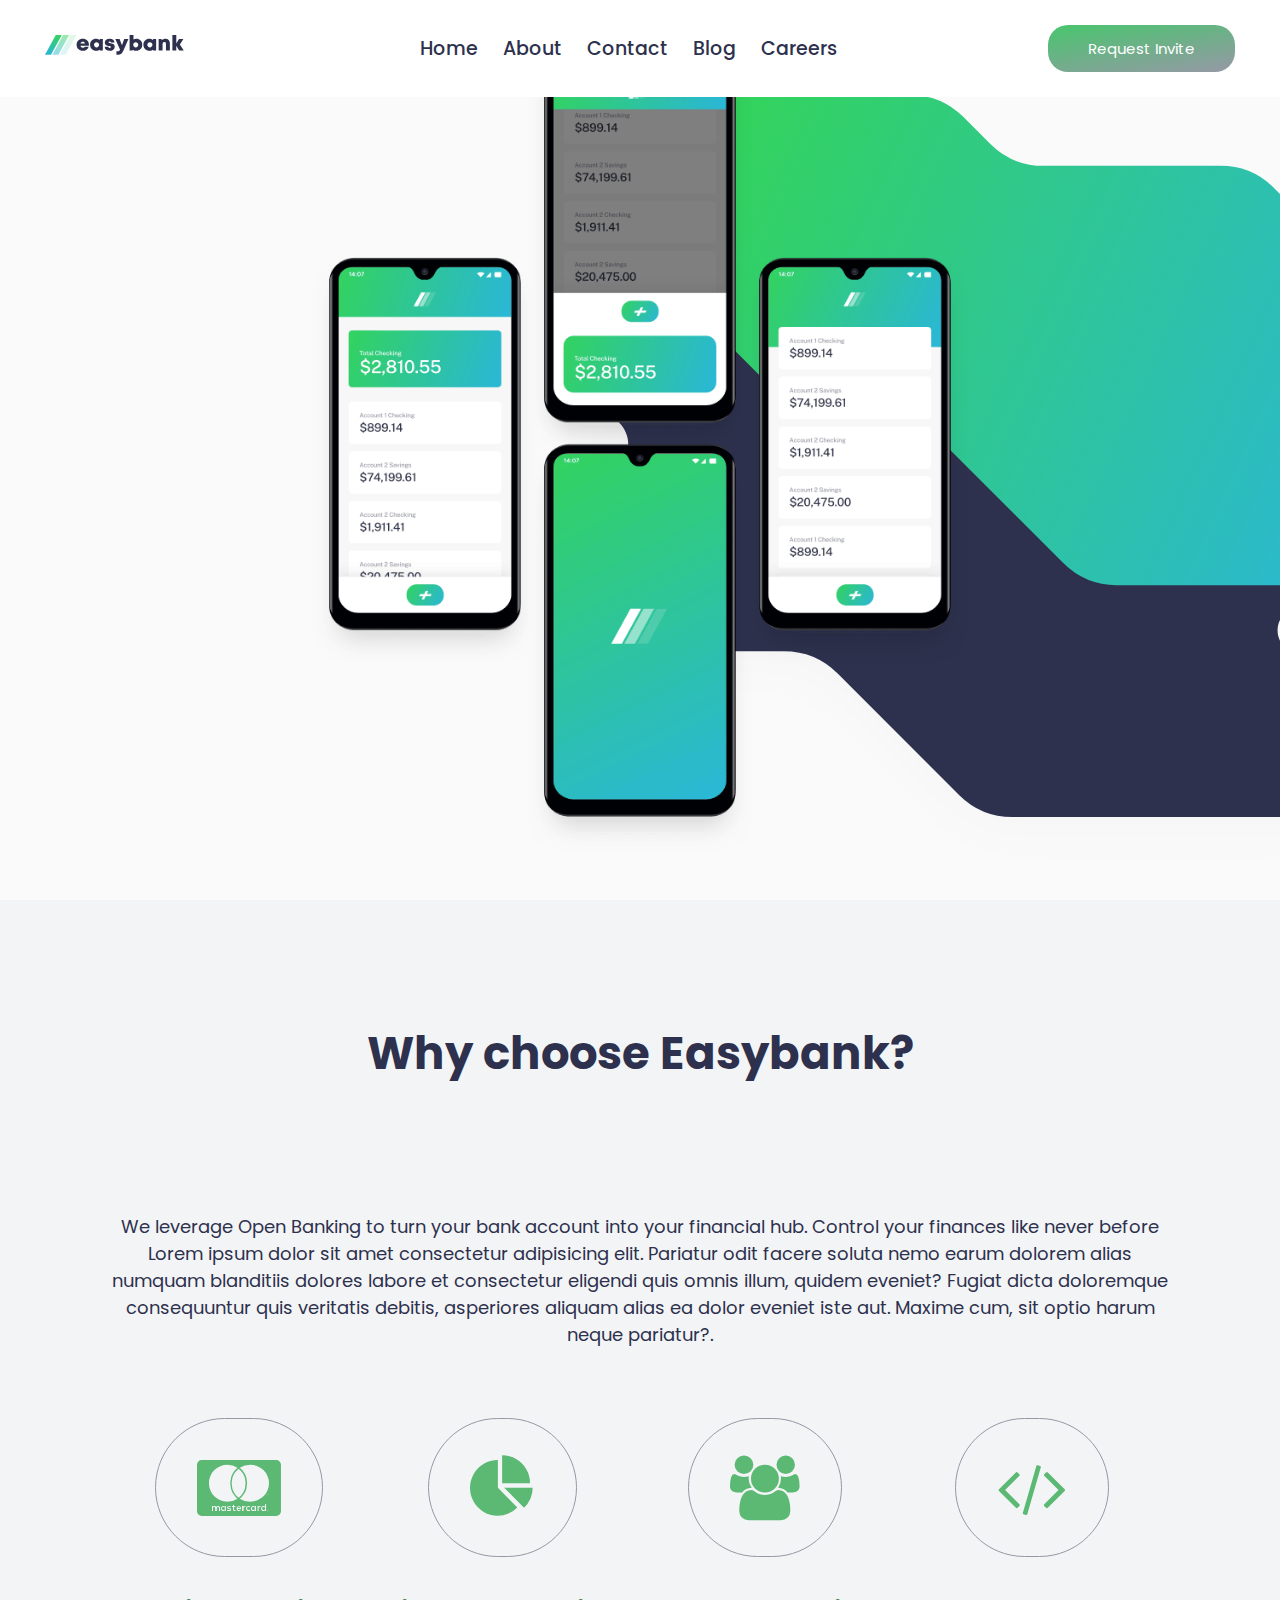
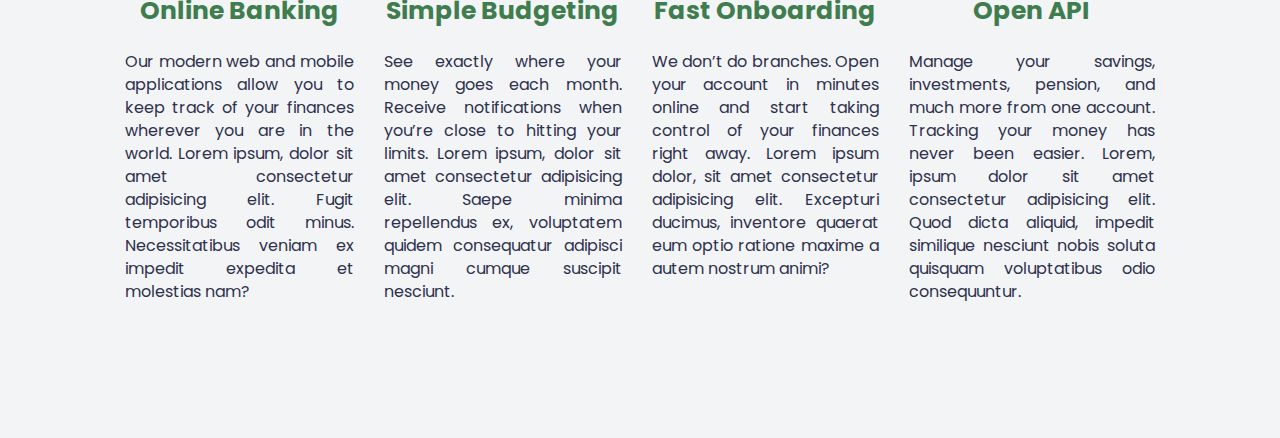
==== index.html @ 5926da5f "Adding tablet responsiveness9" ====
<!DOCTYPE html>
<html lang="zxx" class="no-js">

<head>
    <!-- Mobile Specific Meta -->
    <meta name="viewport" content="width=device-width, initial-scale=1, shrink-to-fit=no">
    <!-- Favicon-->
    <link rel="shortcut icon" type="image/png" sizes="32x32" href="images/myfavicon.ico">
    <!-- Author Meta -->
    <meta name="author" content="Nsikan_Patrick">
    <!-- Meta Description -->
    <meta name="description" content="">
    <!-- Meta Keyword -->
    <meta name="keywords" content="">
    <!-- meta character set -->
    <meta charset="UTF-8">
    <!-- Site Title -->
    <title>Easy Bank</title>

    <!-- CSS links ============================================= -->
    <link rel="stylesheet" href="css/font-awesome.min.css">
    <link rel="stylesheet" href="css/main.css">
</head>

<body>
    <!-- HEADER NAVIGATION SECTION -->
    <header>
        <nav class="navigation">
            <div class="nav-content">
                <div class="logo-box"><a href="#hero"><img src="images/logo.svg" alt="Easybank"></a></div>
                <ul class="menu-items">
                    <div class="icon btn-cancel">
                        <i class="fa fa-times"></i>
                    </div>
                    <li><a href="#hero">Home</a></li>
                    <li><a href="#about">About</a></li>
                    <li><a href="#contacts">Contact</a></li>
                    <li><a href="#blog">Blog</a></li>
                    <li><a href="#careers">Careers</a></li>
                </ul>
                <button class="cta nav-cta">Request Invite</button>
                <div class="icon btn-menu">
                    <i class="fa fa-bars"></i>
                </div>
            </div>
        </nav>
    </header>
    <!-- END OF HEADER NAVIGATION SECTION -->
    <!-- MAIN CONTENT SECTION -->
    <div class="main-page">
        <!-- HERO SECTION -->
        <section id="hero">
            <div class="hero-section container" data-parallax="scroll">
                <div class="overlay-bg overlay"></div>
                <div class="container hero">
                    <!-- <div class="row fullscreen"> -->
                    <!-- <div class="hero-content col-lg-12"> -->
                    <!-- <div class="hero-content">
                        <h5>Next generation <br>
                            digital banking</h5>
                        <p> Take your financial life online. Your Easybank account will be a one-stop-shop
                            for spending, saving, budgeting, investing, and much more.</p>
                        <a href="#portfolio" class="btn cta hero-cta" type="button">Request Invite</a>
                    </div> -->
                    <img src="images/image-mockups.png" alt="hero illustration" />

                    <!-- </div> -->
                    <!-- </div> -->
                </div>
            </div>
        </section>
        <!-- END OF HERO SECTION -->

       <!-- FEATURES SECTION -->
       <section id="services">

        <div class="features-section">
            <h1 class="section-title">Why choose Easybank?</h1>
            <div class="container">
                <div class="row feature-items">
                    <div class="services-intro">
                        <p>We leverage Open Banking to turn your bank account into your financial hub. Control
                            your finances like never before Lorem ipsum dolor sit amet consectetur adipisicing elit. Pariatur odit facere soluta nemo earum dolorem alias numquam blanditiis dolores labore et consectetur eligendi quis omnis illum, quidem eveniet? Fugiat dicta doloremque consequuntur quis veritatis debitis, asperiores aliquam alias ea dolor eveniet iste aut. Maxime cum, sit optio harum neque pariatur?.
                        </p>
                    </div>
                    <div class="features">
                        <div class="feature">
                            <i class="fa fa-cc-mastercard fa-2x"></i>
                            <h4>Online Banking</h4>
                            <p class="text-justify">Our modern web and mobile applications allow you to keep track
                                of your finances wherever you are in the world. Lorem ipsum, dolor sit amet consectetur adipisicing elit. Fugit temporibus odit minus. Necessitatibus veniam ex impedit expedita et molestias nam? </p>
                        </div>
                        <div class="feature">
                            <i class="fa fa-pie-chart fa-2x"></i>
                            <h4>Simple Budgeting</h4>
                            <p class="text-justify">See exactly where your money goes each month. Receive
                                notifications when you’re close to hitting your limits. Lorem ipsum, dolor sit amet consectetur adipisicing elit. Saepe minima repellendus ex, voluptatem quidem consequatur adipisci magni cumque suscipit nesciunt.</p>
                        </div>
                        <div class="feature">
                            <i class="fa fa-users fa-2x"></i>
                            <h4>Fast Onboarding</h4>
                            <p class="text-justify">We don’t do branches. Open your account in minutes online and
                                start taking control of your finances right away. Lorem ipsum dolor, sit amet consectetur adipisicing elit. Excepturi ducimus, inventore quaerat eum optio ratione maxime a autem nostrum animi?
                            </p>
                        </div>
                        <div class="feature">
                            <i class="fa fa-code fa-2x"></i>
                            <h4>Open API</h4>
                            <p class="text-justify">Manage your savings, investments, pension, and much more from
                                one account. Tracking your money has never been easier. Lorem, ipsum dolor sit amet consectetur adipisicing elit. Quod dicta aliquid, impedit similique nesciunt nobis soluta quisquam voluptatibus odio consequuntur.
                            </p>
                        </div>
                    </div>
                </div>
            </div>
    </section>
    <!-- END OF FEATURES SECTION -->

    </div>

    <!-- END OF MAIN CONTENT SECTION -->


    <script src="js/main.js"></script>
</body>

</html>
---- css/main.css ----
@import url('https://fonts.googleapis.com/css2?family=Poppins:ital,wght@0,300;0,400;0,500;0,600;0,700;0,800;0,900;1,300;1,400;1,500;1,600;1,700;1,800;1,900&display=swap');

* {
    margin: 0;
    padding: 0;
    border: 0;
    box-sizing: border-box;
    font-family: 'poppins', sans-serif;
}

html {
    scroll-behavior: smooth;
}

a {
    text-decoration: none;
}

.container {
    min-height: 100vh;
    width: 100%;
    display: flex;
    align-items: center;
    justify-content: center;
}

/* Navigation styles */
.navigation {
    /* background: transparent; */
    /* color: #fff;  */
    background-color: hsl(0, 0%, 100%);
    /* background-image: url(../images/bg-intro-desktop.svg); */
    color: hsl(233, 26%, 24%);
    position: fixed;
    z-index: 5;
    top: 0;
    right: 0;
    left: 0;
    width: 100%;
    padding: 25px 0;
    transition: all 0.3s ease;
}

.nav-content {
    max-width: 1250px;
    margin: auto;
    padding: 0px 30px;
}

.navigation .nav-content {
    display: flex;
    align-items: center;
    justify-content: space-between;
}

.navigation .menu-items {
    display: inline-flex;
}

.menu-items li {
    list-style: none;
}

.menu-items li a {
    color: hsl(233, 26%, 24%);
    text-decoration: none;
    padding-left: 25px;
    font-size: 19px;
    font-weight: 500;
    font-family: poppins;
    transition: all 0.5s ease;
}

.menu-items li a:hover {
    color: hsl(136, 65%, 51%);
    /* text-decoration: underline; */
    /* padding: 0 0 10px 0; */
    /* border-bottom: 3px solid hsl(136, 65%, 51%); */
    /* padding-right: 100px; */
    /* text-decoration-color: hsl(136, 65%, 51%); */
    /* text-decoration-thickness: 3px; */

}

.cta {
    background-image: linear-gradient(-10deg, hsl(233, 8%, 62%) 0%, hsl(136, 65%, 51%) 130%);
    color: hsl(0, 0%, 100%);
    font-size: 15px;
    padding: 12px 40px 12px 40px;
    border-radius: 20px;
    transition: all 0.8s ease;
    /* transition-property: background-image, color; */
}

.cta:hover {
    background-image: linear-gradient(10deg, hsl(233, 8%, 62%) 0%, hsl(136, 65%, 51%) 130%);
    color: hsl(220, 16%, 96%);
}

/* Mobile menu */
.icon {
    color: hsl(233, 26%, 24%);
    font-size: 20px;
    cursor: pointer;
    display: none;
}

.icon.btn-cancel {
    position: absolute;
    right: 30px;
    top: 20px;
}

/* End of mobile menu */

/* .navigation.sticky{
    background-image: linear-gradient(-10deg, #000 0%, #343a40 120% );
    background: #263a4e;
    padding: 23px 0;
} */
/* End of navigation styles */

/* Styles Hero section */
.hero-section {
    background: hsl(0, 0%, 98%);
    background-image: url(../images/bg-intro-desktop.svg);
    background-position: 160% 80%;
    /* X% Y% */
    background-repeat: no-repeat;
    background-attachment: fixed;
    background-size: 75%;
}

.hero img {
    height: 800px;
}

.hero-content {
    margin: -130px 20px 0 100px;
    padding-right: 120px;
}

.hero-content h5 {
    font-size: 37px;
    line-height: 50px;
    letter-spacing: 4px;
    margin-bottom: 20px;
    color: hsl(233, 26%, 24%)
}

.hero-content p {
    line-height: 30px;
    font-size: 17px;
    margin-bottom: 40px;
    color: hsl(233, 8%, 62%);
}

/* End of styles for hero section */

/* Styles for the features section */
.features-section {
    padding: 120px 60px 50px 60px;
    color: hsl(233, 26%, 24%);
    background: hsl(220, 16%, 96%);
}

.features-section h1.section-title {
    display: flex;
    justify-content: center;
    font-size: 45px;

}

.features-section .services-intro {
    display: flex;
    justify-content: center;
    text-align: center;
    margin-top: 290px;
    margin-bottom: 70px;
    font-size: 18px;
    line-height: 27px;
}

.feature-items {
    display: flex;
    flex-direction: column;
    margin-top: -250px;
    padding: 0 50px 0 50px;
}

.features {
    display: flex;
    flex-direction: row;
}

.feature {
    padding: 0 15px;
    text-align: center;
}

.feature p.text-justify {
    text-align: justify;
    margin-top: 20px;
    line-height: 23px;
}

.feature i {
    margin-bottom: 35px;
    font-size: 65px;
    border: 1px solid #9499a5;
    border-radius: 100px;
    padding: 36px 41px;
    display: inline-block;
    color: hsl(136, 40%, 54%);
    -webkit-transition: all 0.3s ease 0s;
    -moz-transition: all 0.3s ease 0s;
    -o-transition: all 0.3s ease 0s;
    transition: all 0.3s ease 0s
}

.feature i:hover {
    border: 1px solid hsl(136, 65%, 51%);
}

.feature h4 {
    font-size: 25px;
    color: hsl(135, 33%, 37%);
}

/* End of styles for the features section */

/* Styles for the articles section */
.articles-section {
    padding: 120px 60px 50px 60px;
    background: hsl(0, 0%, 98%);
}

.articles-section h1.articles-title {
    display: flex;
    justify-content: center;
    font-size: 45px;
    color: hsl(233, 26%, 24%);
}

.articles {
    display: flex;
    flex-direction: row;
    margin-top: -30px;
}

.articles .group {
    display: flex;
    flex-direction: row;
}

.article {
    padding: 0 15px;
    text-align: center;
}

.article p {
    text-align: left;
    font-size: 14px;
    margin-top: 30px;
    color: hsl(233, 8%, 62%);
}

.article p.text-justify {
    text-align: justify;
    margin-top: 20px;
    font-size: 15px;
    line-height: 21px;
}

.article h6 {
    font-size: 20px;
    margin-top: 20px;
    text-align: left;
    color: hsl(233, 26%, 24%);
}

.article img {
    border-radius: 10px 10px 0 0;
}

/* End of styles for the articles section */


/* Styles for the footer section */
#footer {
    /* background-image: linear-gradient(-10deg, #000 0%, #20b2aa 120% );*/
    background: hsl(233, 26%, 24%);
    /* margin-top: 50px; */
    padding-bottom: 20px;
}

.footer {
    display: flex;
    flex-direction: row;
    align-items: center;
    justify-content: space-between;
    color: aliceblue;
    padding: 140px 100px;
}

.footer a {
    color: aliceblue;
}

.footer ul {
    list-style-type: none;
}

.footer .left-footer {
    display: flex;
    flex-direction: row;
    align-items: center;
    justify-content: space-between;
}

.footer .left-footer .left-footer-item {
    margin-right: 130px;
}

.footer .left-footer .brand {
    display: flex;
    flex-direction: column;
}

.footer .social-icons {
    display: inline-flex;
    margin-top: 50px;
}

.footer .social-icons a {
    font-size: 18px;
}

.social-icons .social-item {
    margin-right: 10px;
}

.footer .left-footer .footer-links li {
    margin: 20px;
}

.footer .footer-items {
    display: flex;
    flex-direction: row;
}

.footer .right-footer {
    display: flex;
    flex-direction: column;
    justify-content: right;
}

.footer .right-footer .copyright {
    margin-top: 40px;
}

.footer .right-footer .cta {
    text-align: center;
}

/* End of styles for the footer section */

/* Media queries */

@media (min-width: 869px) and (max-width: 1224px) {
    .hero img {
        width: 100%;
        height: auto;
        padding: 0 20px;
    }

    /* Features section */
    .feature-items {
        padding: 0 1px 0 1px;
    }

    /* End of features section */

    /* Articles section */

    .articles {
        display: flex;
        flex-direction: column;
        margin-top: -30px;
    }

    .articles .group {
        display: flex;
        flex-direction: row;
    }

    .articles-section h1.articles-title {
        margin-bottom: 50px;
    }

    .article {
        display: flex;
        flex-direction: column;
        max-width: 50%;
        padding: 60px 30px 20px 10px;
        ;
        text-align: center;
    }

    .article p,
    .article h6 {
        text-align: left;
    }

    .article p.text-justify {
        text-align: justify;
    }

    /* End of articles section */

    /* Footer section */
    .footer {
        padding: 140px 50px;
    }

    .footer .left-footer .left-footer-item {
        margin-right: 50px;
    }

    .footer .left-footer .brand {
        display: flex;
        flex-direction: column;
    }

    .footer .social-icons {
        display: inline-flex;
        margin-top: 50px;
    }

    .footer .copyright {
        text-align: center;
    }
}

@media (min-width: 868px) and (max-width: 1024px) {
     /* Hero section */
     .hero {
        display: flex;
        flex-direction: column;
        margin-top: 300px;
    }

    .hero-content {
        padding-left: 20px;
        margin-bottom: 100px;
        text-align: center;
    }

    .hero-section {
        background-size: 25%;
    }

    .hero img {
        width: 100%;
        height: auto;
        padding: 0 20px;
    }

    /* End of hero section */
}


@media (min-width: 868px) and (max-width: 920px) {
    .hero h5 {
        margin-top: 120px;
    }
}


@media (max-width: 868px) {
    body.disabledScroll {
        overflow: hidden;
    }

    body {
        overflow-x: hidden;
    }

    /* Navigation menu */
    .navigation .menu-items {
        position: fixed;
        top: 0;
        left: -100%;
        /*-100% means the mobile menu should enter from the left  */
        height: 100vh;
        width: 100%;
        max-width: 400px;
        /* background-image: linear-gradient(340deg, hsl(233, 26%, 24%) 0%, hsl(135, 33%, 37%) 120% ); */
        background: linear-gradient(-40deg, hsl(234, 13%, 41%) 0%, hsl(135, 33%, 37%) 130%);
        opacity: 0.95;
        display: block;
        padding: 70px 0;
        margin-top: 0;
        text-align: center;
        transition: all 0.7s ease;
    }

    .navigation .menu-items.active {
        left: 0%;
    }

    .navigation .menu-items li {
        margin-top: 45px;
    }

    .navigation .menu-items li a {
        font-size: 21px;
        color: azure;
    }

    .menu-items li a:hover {
        color: hsl(235, 12%, 83%);
        padding: 10px 5px;
    }

    .icon {
        display: block;
    }

    .icon.hide {
        display: none;
    }

    .icon.btn-cancel {
        color: azure;
    }

    /* End of navigation menu */

    /* Hero section */
    .hero {
        display: flex;
        flex-direction: column;
        margin-top: 300px;
    }

    .hero-content {
        padding-left: 20px;
        margin-bottom: 100px;
        text-align: center;
    }

    .hero-section {
        background-size: 25%;
    }

    .hero img {
        width: 100%;
        height: auto;
        padding: 0 20px;
    }

    /* End of hero section */

    /* Features section */
    .features-section h1.section-title {
        display: flex;
        justify-content: center;
        text-align: center;
        font-size: 45px;

    }

    .features-section .services-intro {
        margin-bottom: 50px;
        text-align: center;
    }

    .features-section .services-intro p {
        line-height: 27px;
    }

    .features-section .feature {
        margin-bottom: 45px;
    }

    .features {
        display: flex;
        flex-direction: column;
    }

    /* End of features section */

    /* Articles section */

    .articles {
        flex-direction: column;
        margin-top: 70px;
    }

    .articles-section h1.articles-title {
        margin-bottom: 100px;
    }

    .articles .article {
        margin-bottom: 70px;
    }

    .articles .article p,
    .articles .article h6 {
        text-align: center;
    }

    .articles .article p.text-justify {
        font-size: 16px;
    }

    .articles {
        display: flex;
        flex-direction: column;
        margin-top: -30px;
    }

    .articles .group {
        display: flex;
        flex-direction: column;
    }

    /* End of articles section */

    /* Footer section */

    .footer {
        display: flex;
        flex-direction: column;
        align-items: center;
        justify-content: space-between;
        padding: 140px 100px;
    }

    .footer .left-footer {
        display: flex;
        flex-direction: column;
        align-items: center;
        justify-content: space-between;
        padding-left: 120px;
    }

    .footer .footer-items {
        display: flex;
        flex-direction: column;
    }

    .footer .footer-items {
        margin-top: 50px;
        margin-bottom: 20px;
    }

    .footer .right-footer {
        margin-top: 20px;
    }

    .footer .right-footer .copyright {
        text-align: center;
    }

    /* End of footer section */

}

@media (max-width: 600px) {

    /* .nav-content {
        max-width: 600px;
        background: red;
    } */


    .footer .left-footer {
        padding-left: 120px;
        justify-content: center;
    }

    .cta.nav-cta {
        display: none;
    }

    /* .hero img {
        width: 90%;
        height: auto;
        padding: 0 20px;
    } */

    .hero img {
        display: none;
    }
}
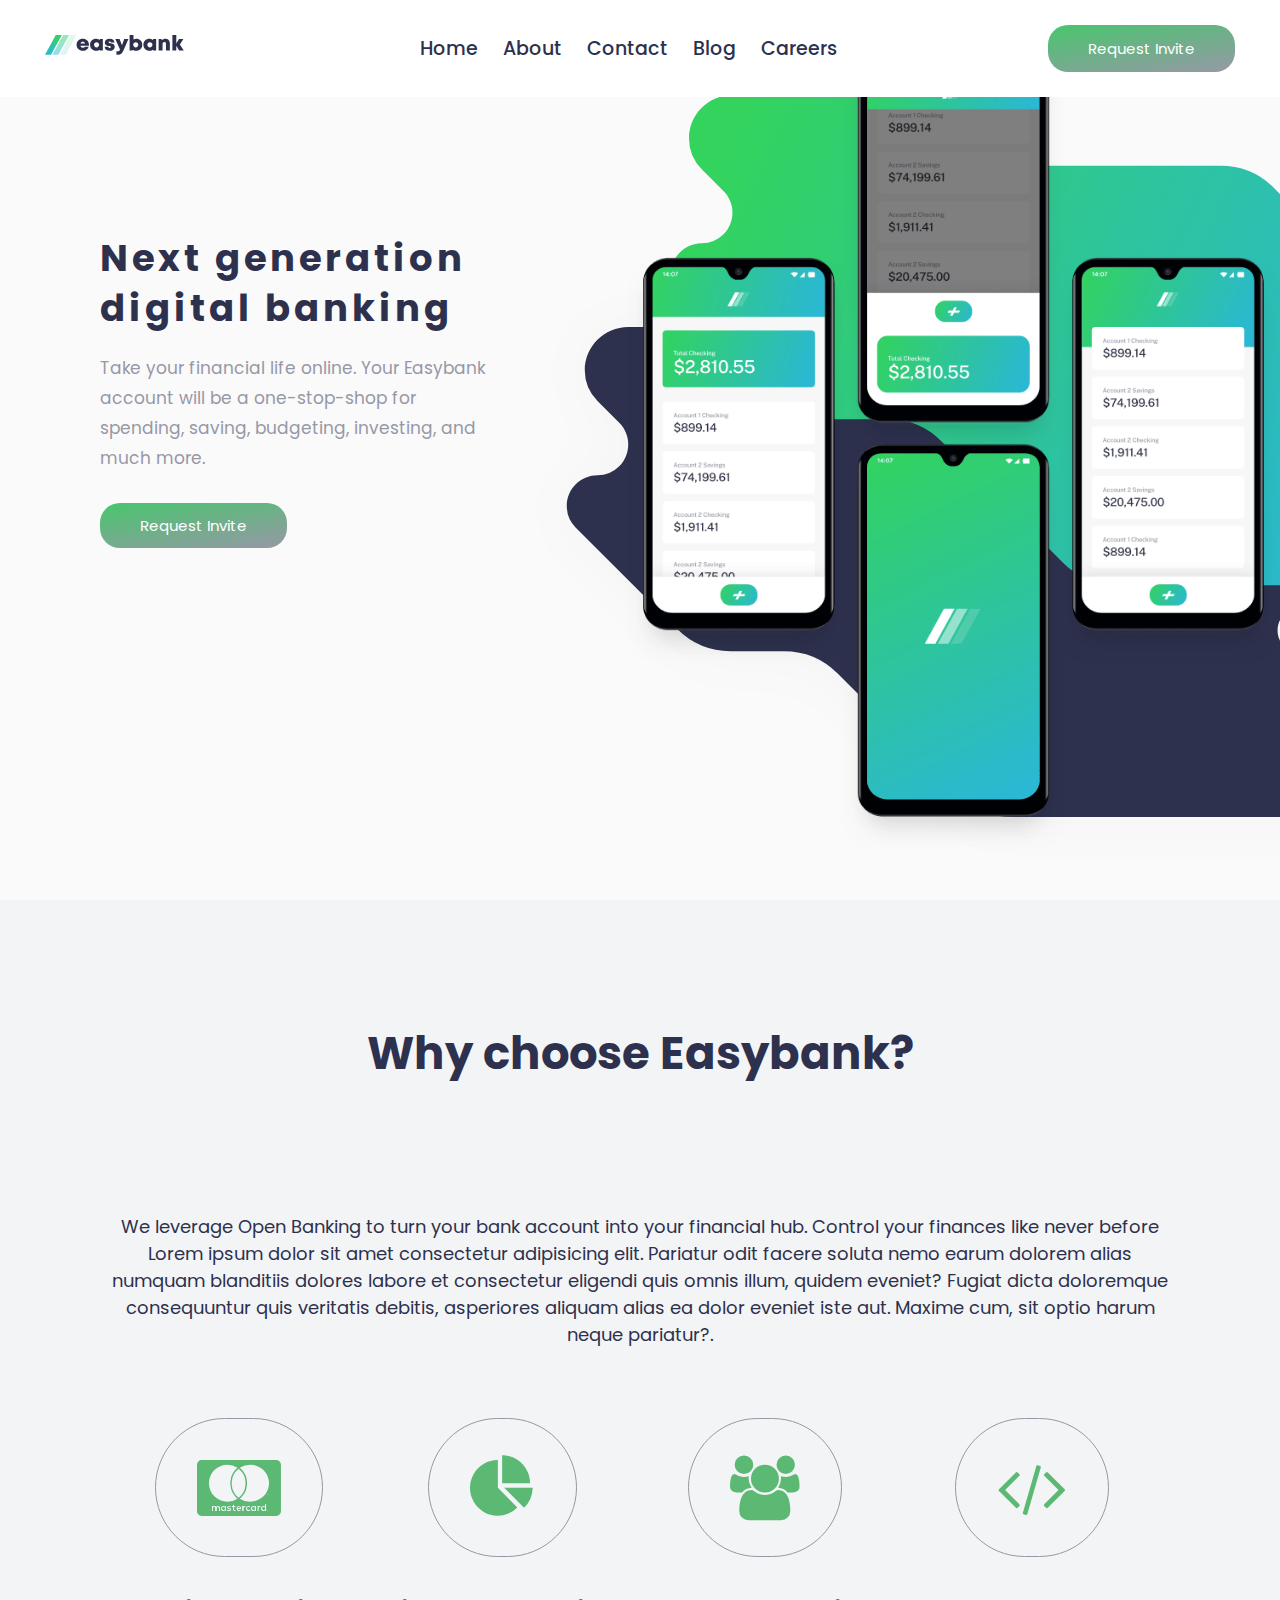
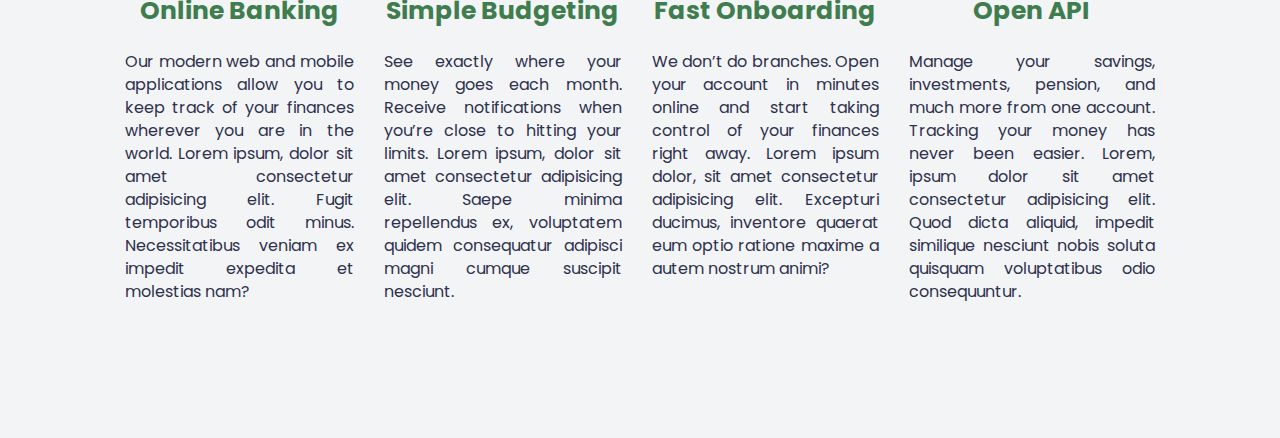
==== commit c44f17b6: "Adding tablet responsiveness11" ====
--- a/index.html
+++ b/index.html
@@ -53,19 +53,16 @@
             <div class="hero-section container" data-parallax="scroll">
                 <div class="overlay-bg overlay"></div>
                 <div class="container hero">
-                    <!-- <div class="row fullscreen"> -->
-                    <!-- <div class="hero-content col-lg-12"> -->
-                    <!-- <div class="hero-content">
+                    <div class="hero-content">
                         <h5>Next generation <br>
                             digital banking</h5>
                         <p> Take your financial life online. Your Easybank account will be a one-stop-shop
                             for spending, saving, budgeting, investing, and much more.</p>
                         <a href="#portfolio" class="btn cta hero-cta" type="button">Request Invite</a>
-                    </div> -->
+                    </div>
                     <img src="images/image-mockups.png" alt="hero illustration" />
 
-                    <!-- </div> -->
-                    <!-- </div> -->
+                    
                 </div>
             </div>
         </section>
--- a/css/main.css
+++ b/css/main.css
@@ -685,13 +685,9 @@
         display: none;
     }
 
-    /* .hero img {
-        width: 90%;
-        height: auto;
-        padding: 0 20px;
-    } */
-
-    .hero img {
-        display: none;
+    .hero-content {
+        /* padding-left: 20px; */
+        margin-bottom: 100px;
+        text-align: center;
     }
 }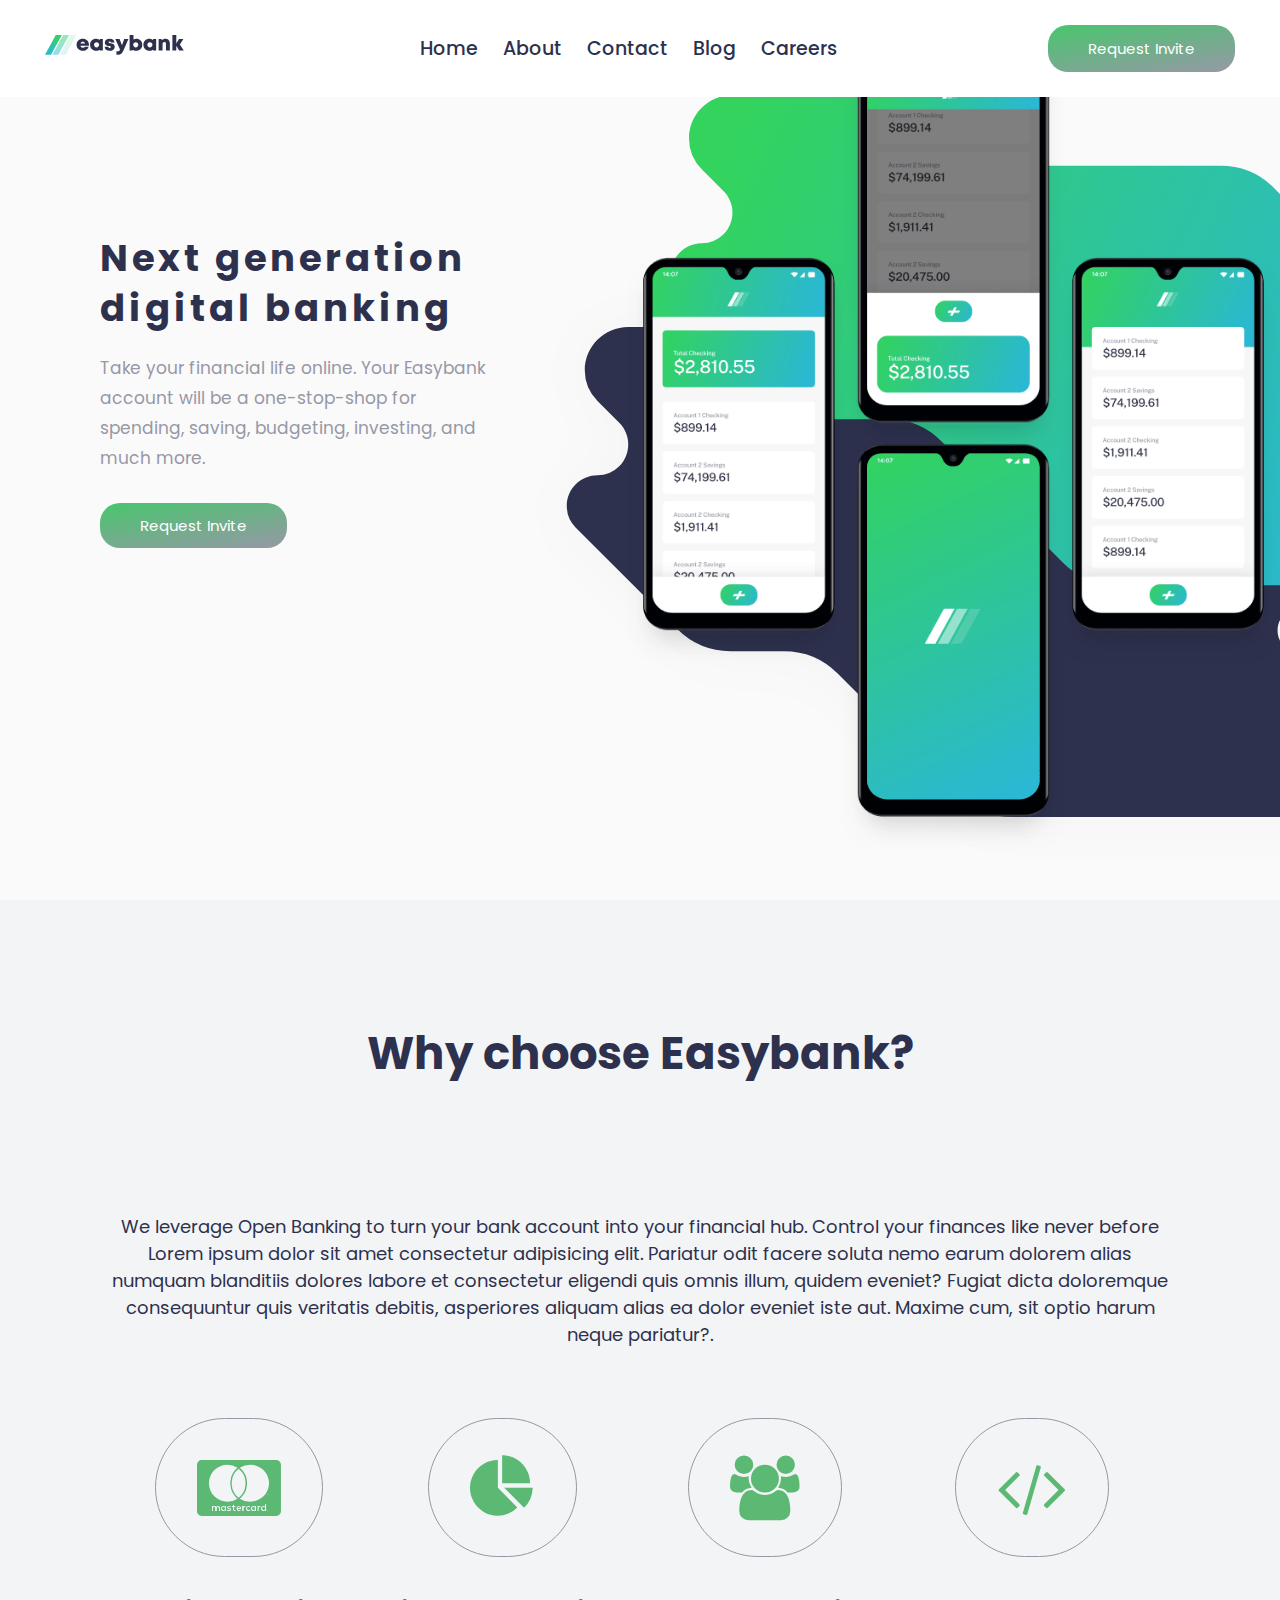
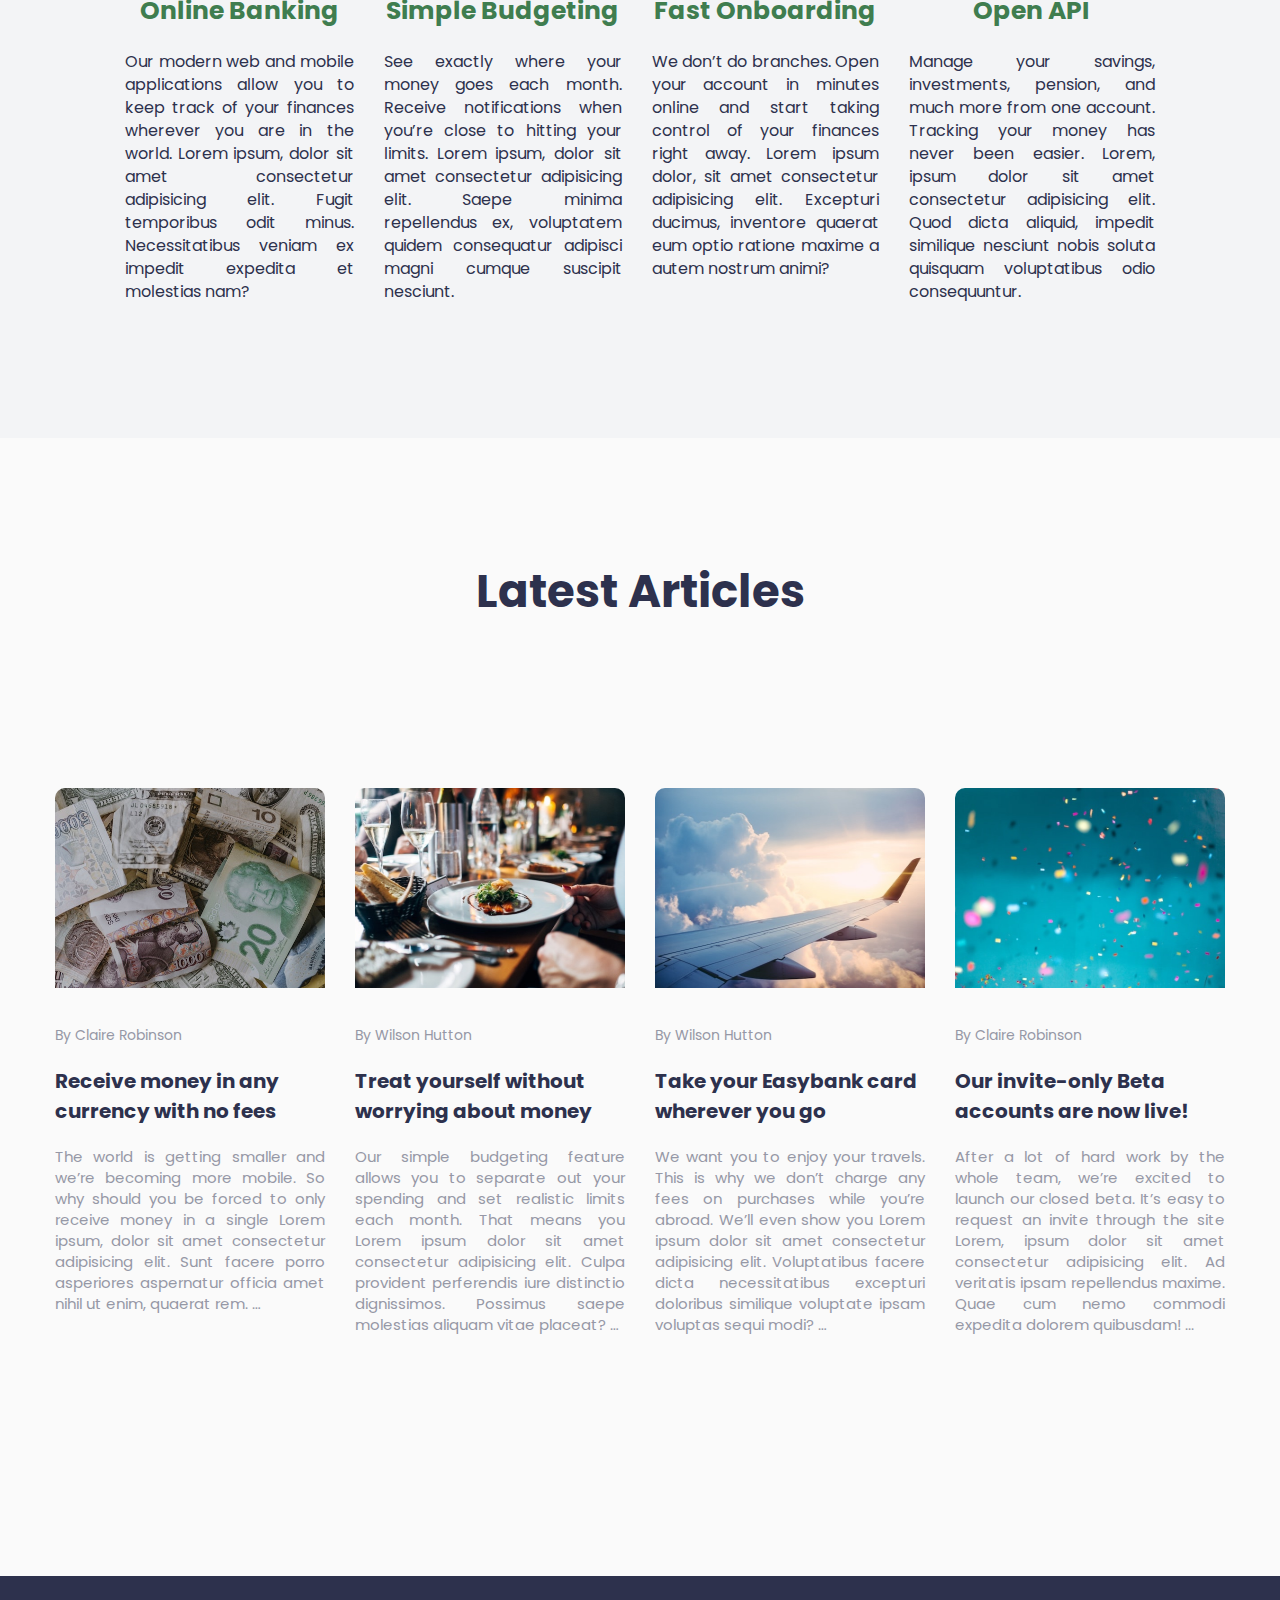
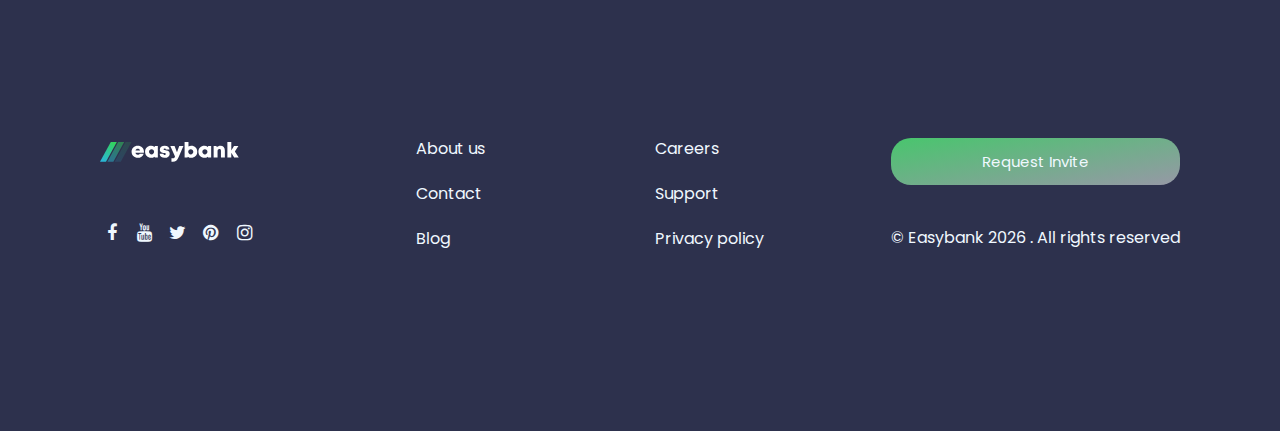
==== commit 31e542c5: "Adding tablet responsiveness16" ====
--- a/index.html
+++ b/index.html
@@ -113,6 +113,121 @@
     </section>
     <!-- END OF FEATURES SECTION -->
 
+    <!-- LATEST ARTICLES SECTION -->
+    <section id="articles">
+        <div class="articles-section">
+            <h1 class="articles-title">Latest Articles</h1>
+            <div class="container">
+                <!-- <div class="row feature-items"> -->
+
+                <div class="articles">
+                    <div class="first-group group">
+                        <div class="article">
+                            <img src="images/image-currency.jpg" height="200" width="270" alt="article1">
+                            <p class="author">By Claire Robinson</p>
+                            <h6>Receive money in any currency with no fees</h6>
+                            <p class="text-justify">The world is getting smaller and we’re becoming more mobile. So why
+                                should you be
+                                forced to only receive money in a single Lorem ipsum, dolor sit amet consectetur adipisicing elit. Sunt facere porro asperiores aspernatur officia amet nihil ut enim, quaerat rem. … </p>
+                        </div>
+                        <div class="article">
+                            <img src="images/image-restaurant.jpg" height="200" width="270" alt="article2">
+                            <p class="author">By Wilson Hutton</p>
+                            <h6>Treat yourself without worrying about money</h6>
+                            <p class="text-justify">Our simple budgeting feature allows you to separate out your
+                                spending and set
+                                realistic limits each month. That means you Lorem ipsum dolor sit amet consectetur adipisicing elit. Culpa provident perferendis iure distinctio dignissimos. Possimus saepe molestias aliquam vitae placeat? … </p>
+                        </div>
+                    </div>
+
+                    <div class="second-group group">
+                        <div class="article">
+                            <img src="images/image-plane.jpg" height="200" width="270" alt="article3">
+                            <p class="author">By Wilson Hutton</p>
+                            <h6>Take your Easybank card wherever you go</h6>
+                            <p class="text-justify">We want you to enjoy your travels. This is why we don’t charge any
+                                fees on purchases
+                                while you’re abroad. We’ll even show you Lorem ipsum dolor sit amet consectetur adipisicing elit. Voluptatibus facere dicta necessitatibus excepturi doloribus similique voluptate ipsam voluptas sequi modi? …
+                            </p>
+                        </div>
+                        <div class="article">
+                            <img src="images/image-confetti.jpg" height="200" width="270" alt="article4">
+                            <p class="author">By Claire Robinson</p>
+                            <h6>Our invite-only Beta accounts are now live!</h6>
+                            <p class="text-justify">After a lot of hard work by the whole team, we’re excited to launch
+                                our closed beta.
+                                It’s easy to request an invite through the site Lorem, ipsum dolor sit amet consectetur adipisicing elit. Ad veritatis ipsam repellendus maxime. Quae cum nemo commodi expedita dolorem quibusdam! ...
+                            </p>
+                        </div>
+                    </div>
+
+                </div>
+                <!-- </div> -->
+            </div>
+    </section>
+    <!-- END OF LATEST ARTICLES SECTION -->
+
+    <!-- FOOTER SECTION -->
+    <section id="footer">
+        <div class="footer">
+
+            <div class="left-footer">
+                <div class="brand left-footer-item">
+                    <a href="#hero"><img src="images/logo1.svg" alt="Easybank"></a>
+
+                    <div class="social-icons">
+
+                        <div class="social-item">
+                            <a href="#" target="_blank"><i class="fa fa-facebook fa-fw"></i></a>
+                        </div>
+                        <div class="social-item">
+                            <a href="#" target="_blank"><i class="fa fa-youtube fa-fw"></i></a>
+                        </div>
+                        <div class="social-item">
+                            <a href="#" target="_blank"><i class="fa fa-twitter fa-fw"></i></a>
+                        </div>
+                        <div class="social-item">
+                            <a href="#" target="_blank"><i class="fa fa-pinterest fa-fw"></i></a>
+                        </div>
+                        <div class="social-item">
+                            <a href="#" target="_blank"><i class="fa fa-instagram fa-fw"></i></a>
+                        </div>
+                    </div>
+                </div>
+
+                <div class="footer-items">
+                    <div class="site-menu left-footer-item">
+                        <ul class="footer-links">
+                            <li><a href="#">About us</a></li>
+                            <li><a href="#">Contact</a></li>
+                            <li><a href="#">Blog</a></li>
+                        </ul>
+                    </div>
+
+                    <div class="site-pages">
+                        <ul class="footer-links">
+                            <li><a href="#">Careers</a></li>
+                            <li><a href="#">Support</a></li>
+                            <li><a href="#">Privacy policy</a></li>
+                        </ul>
+                    </div>
+                </div>
+
+            </div>
+
+            <div class="right-footer">
+                <a href="#portfolio" class="btn cta" type="button">Request Invite</a>
+
+                <p class="copyright">&copy; Easybank <span>
+                        <script>document.write(new Date().getFullYear())</script>
+                    </span> . All rights reserved
+                </p>
+            </div>
+
+        </div>
+    </section>
+    <!-- END OF FOOTER SECTION -->
+
     </div>
 
     <!-- END OF MAIN CONTENT SECTION -->
--- a/css/main.css
+++ b/css/main.css
@@ -685,9 +685,21 @@
         display: none;
     }
 
+    /* .hero-section {
+        background-size: 5%;
+    } */
+
     .hero-content {
         /* padding-left: 20px; */
-        margin-bottom: 100px;
-        text-align: center;
+        padding: 0px;
+        margin: -140px 20px 100px 20px;
+        /* margin-bottom: 100px; */
+        text-align: center;
+    }
+
+    .hero-content h5 {
+        font-size: 35px;
+        line-height: 50px;
+        letter-spacing: 4px;
     }
 }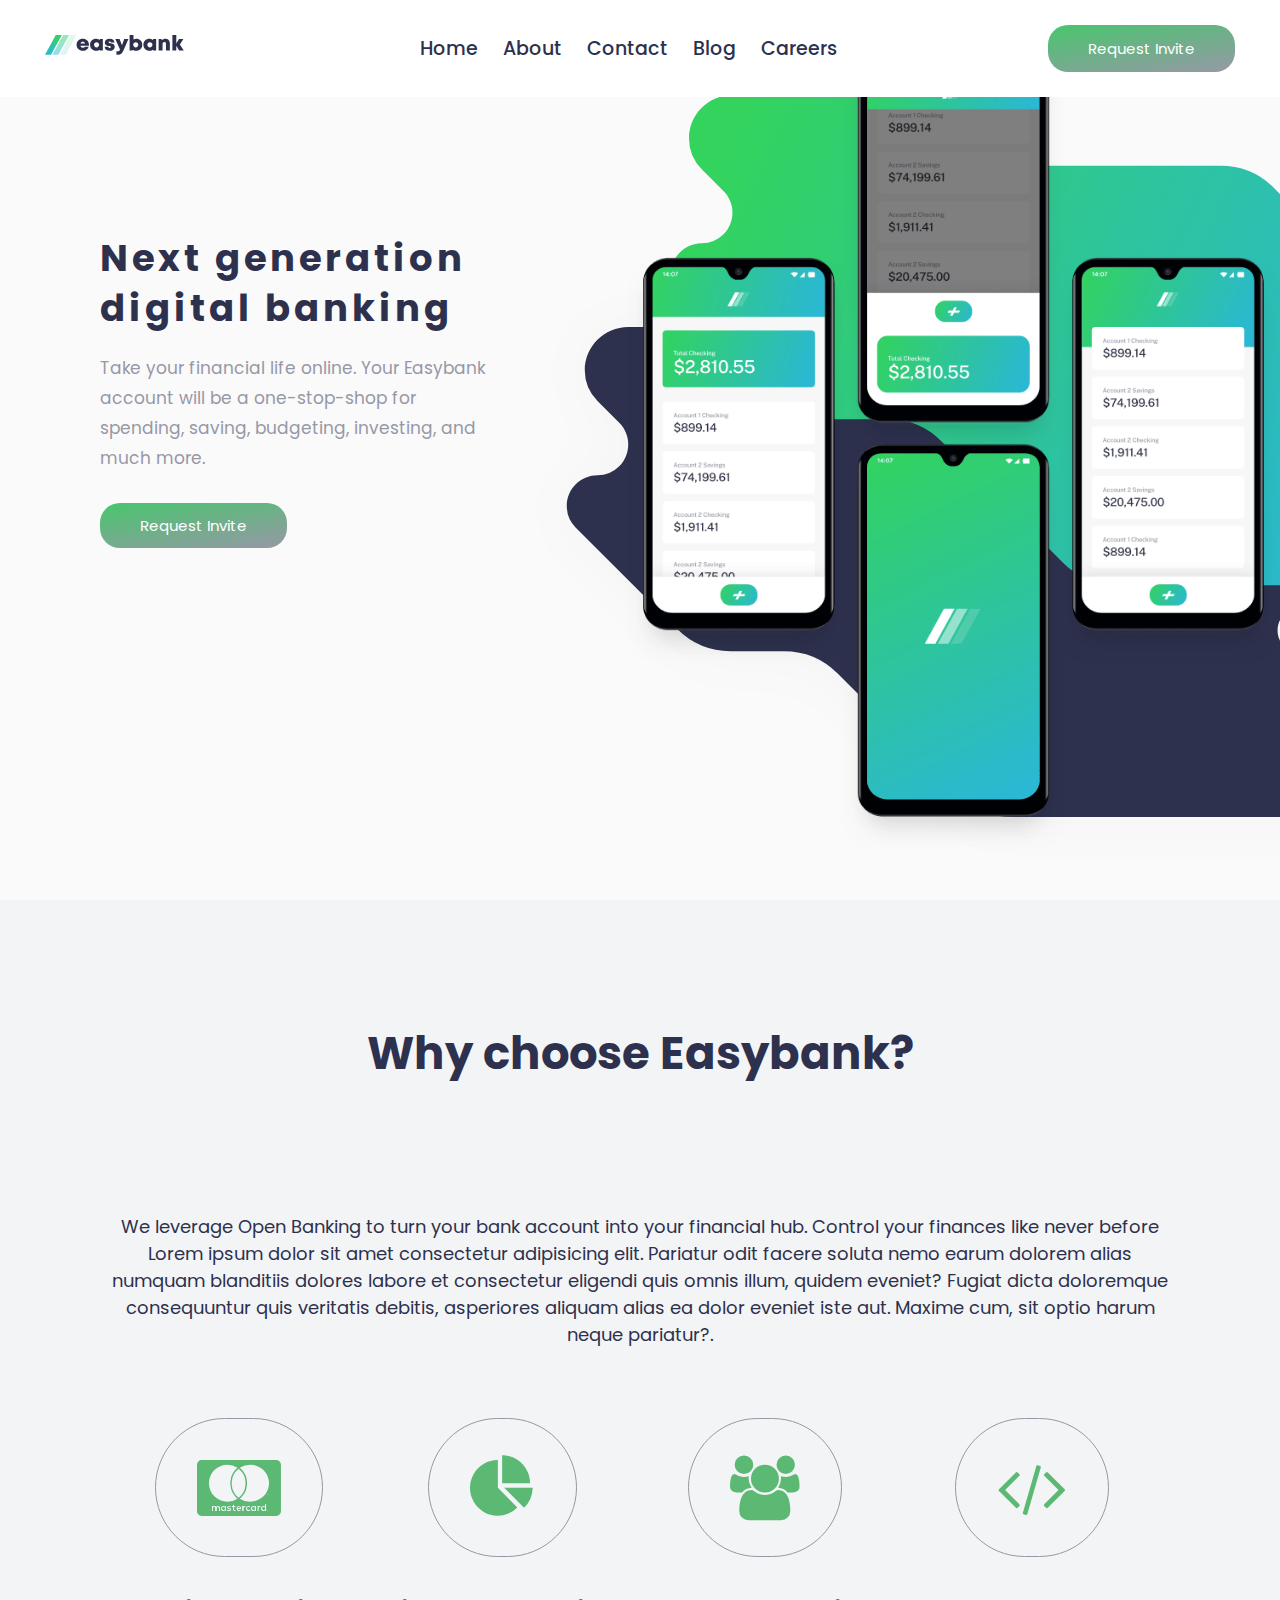
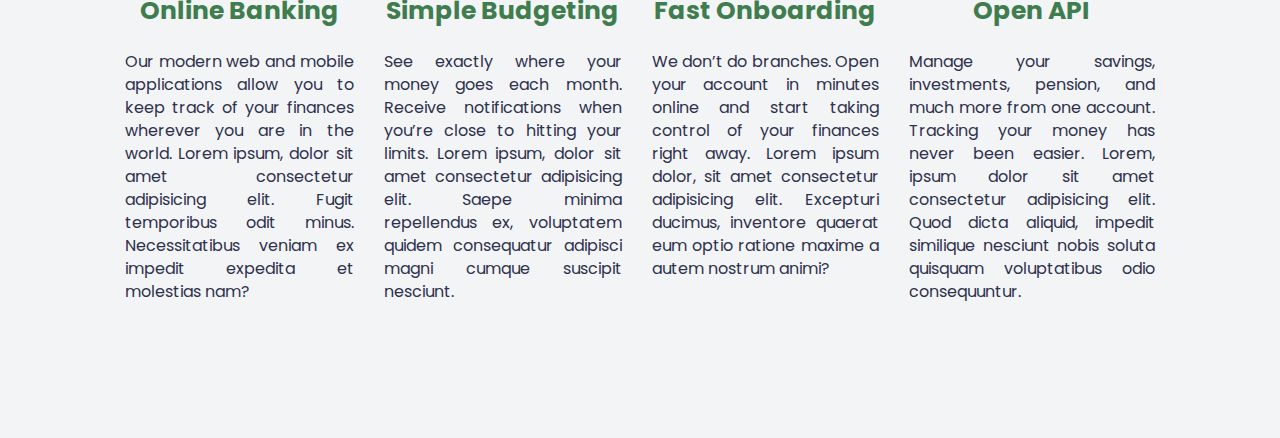
==== commit 0c69eac4: "Adding tablet responsiveness17" ====
--- a/index.html
+++ b/index.html
@@ -112,121 +112,7 @@
             </div>
     </section>
     <!-- END OF FEATURES SECTION -->
-
-    <!-- LATEST ARTICLES SECTION -->
-    <section id="articles">
-        <div class="articles-section">
-            <h1 class="articles-title">Latest Articles</h1>
-            <div class="container">
-                <!-- <div class="row feature-items"> -->
-
-                <div class="articles">
-                    <div class="first-group group">
-                        <div class="article">
-                            <img src="images/image-currency.jpg" height="200" width="270" alt="article1">
-                            <p class="author">By Claire Robinson</p>
-                            <h6>Receive money in any currency with no fees</h6>
-                            <p class="text-justify">The world is getting smaller and we’re becoming more mobile. So why
-                                should you be
-                                forced to only receive money in a single Lorem ipsum, dolor sit amet consectetur adipisicing elit. Sunt facere porro asperiores aspernatur officia amet nihil ut enim, quaerat rem. … </p>
-                        </div>
-                        <div class="article">
-                            <img src="images/image-restaurant.jpg" height="200" width="270" alt="article2">
-                            <p class="author">By Wilson Hutton</p>
-                            <h6>Treat yourself without worrying about money</h6>
-                            <p class="text-justify">Our simple budgeting feature allows you to separate out your
-                                spending and set
-                                realistic limits each month. That means you Lorem ipsum dolor sit amet consectetur adipisicing elit. Culpa provident perferendis iure distinctio dignissimos. Possimus saepe molestias aliquam vitae placeat? … </p>
-                        </div>
-                    </div>
-
-                    <div class="second-group group">
-                        <div class="article">
-                            <img src="images/image-plane.jpg" height="200" width="270" alt="article3">
-                            <p class="author">By Wilson Hutton</p>
-                            <h6>Take your Easybank card wherever you go</h6>
-                            <p class="text-justify">We want you to enjoy your travels. This is why we don’t charge any
-                                fees on purchases
-                                while you’re abroad. We’ll even show you Lorem ipsum dolor sit amet consectetur adipisicing elit. Voluptatibus facere dicta necessitatibus excepturi doloribus similique voluptate ipsam voluptas sequi modi? …
-                            </p>
-                        </div>
-                        <div class="article">
-                            <img src="images/image-confetti.jpg" height="200" width="270" alt="article4">
-                            <p class="author">By Claire Robinson</p>
-                            <h6>Our invite-only Beta accounts are now live!</h6>
-                            <p class="text-justify">After a lot of hard work by the whole team, we’re excited to launch
-                                our closed beta.
-                                It’s easy to request an invite through the site Lorem, ipsum dolor sit amet consectetur adipisicing elit. Ad veritatis ipsam repellendus maxime. Quae cum nemo commodi expedita dolorem quibusdam! ...
-                            </p>
-                        </div>
-                    </div>
-
-                </div>
-                <!-- </div> -->
-            </div>
-    </section>
-    <!-- END OF LATEST ARTICLES SECTION -->
-
-    <!-- FOOTER SECTION -->
-    <section id="footer">
-        <div class="footer">
-
-            <div class="left-footer">
-                <div class="brand left-footer-item">
-                    <a href="#hero"><img src="images/logo1.svg" alt="Easybank"></a>
-
-                    <div class="social-icons">
-
-                        <div class="social-item">
-                            <a href="#" target="_blank"><i class="fa fa-facebook fa-fw"></i></a>
-                        </div>
-                        <div class="social-item">
-                            <a href="#" target="_blank"><i class="fa fa-youtube fa-fw"></i></a>
-                        </div>
-                        <div class="social-item">
-                            <a href="#" target="_blank"><i class="fa fa-twitter fa-fw"></i></a>
-                        </div>
-                        <div class="social-item">
-                            <a href="#" target="_blank"><i class="fa fa-pinterest fa-fw"></i></a>
-                        </div>
-                        <div class="social-item">
-                            <a href="#" target="_blank"><i class="fa fa-instagram fa-fw"></i></a>
-                        </div>
-                    </div>
-                </div>
-
-                <div class="footer-items">
-                    <div class="site-menu left-footer-item">
-                        <ul class="footer-links">
-                            <li><a href="#">About us</a></li>
-                            <li><a href="#">Contact</a></li>
-                            <li><a href="#">Blog</a></li>
-                        </ul>
-                    </div>
-
-                    <div class="site-pages">
-                        <ul class="footer-links">
-                            <li><a href="#">Careers</a></li>
-                            <li><a href="#">Support</a></li>
-                            <li><a href="#">Privacy policy</a></li>
-                        </ul>
-                    </div>
-                </div>
-
-            </div>
-
-            <div class="right-footer">
-                <a href="#portfolio" class="btn cta" type="button">Request Invite</a>
-
-                <p class="copyright">&copy; Easybank <span>
-                        <script>document.write(new Date().getFullYear())</script>
-                    </span> . All rights reserved
-                </p>
-            </div>
-
-        </div>
-    </section>
-    <!-- END OF FOOTER SECTION -->
+    
 
     </div>
 
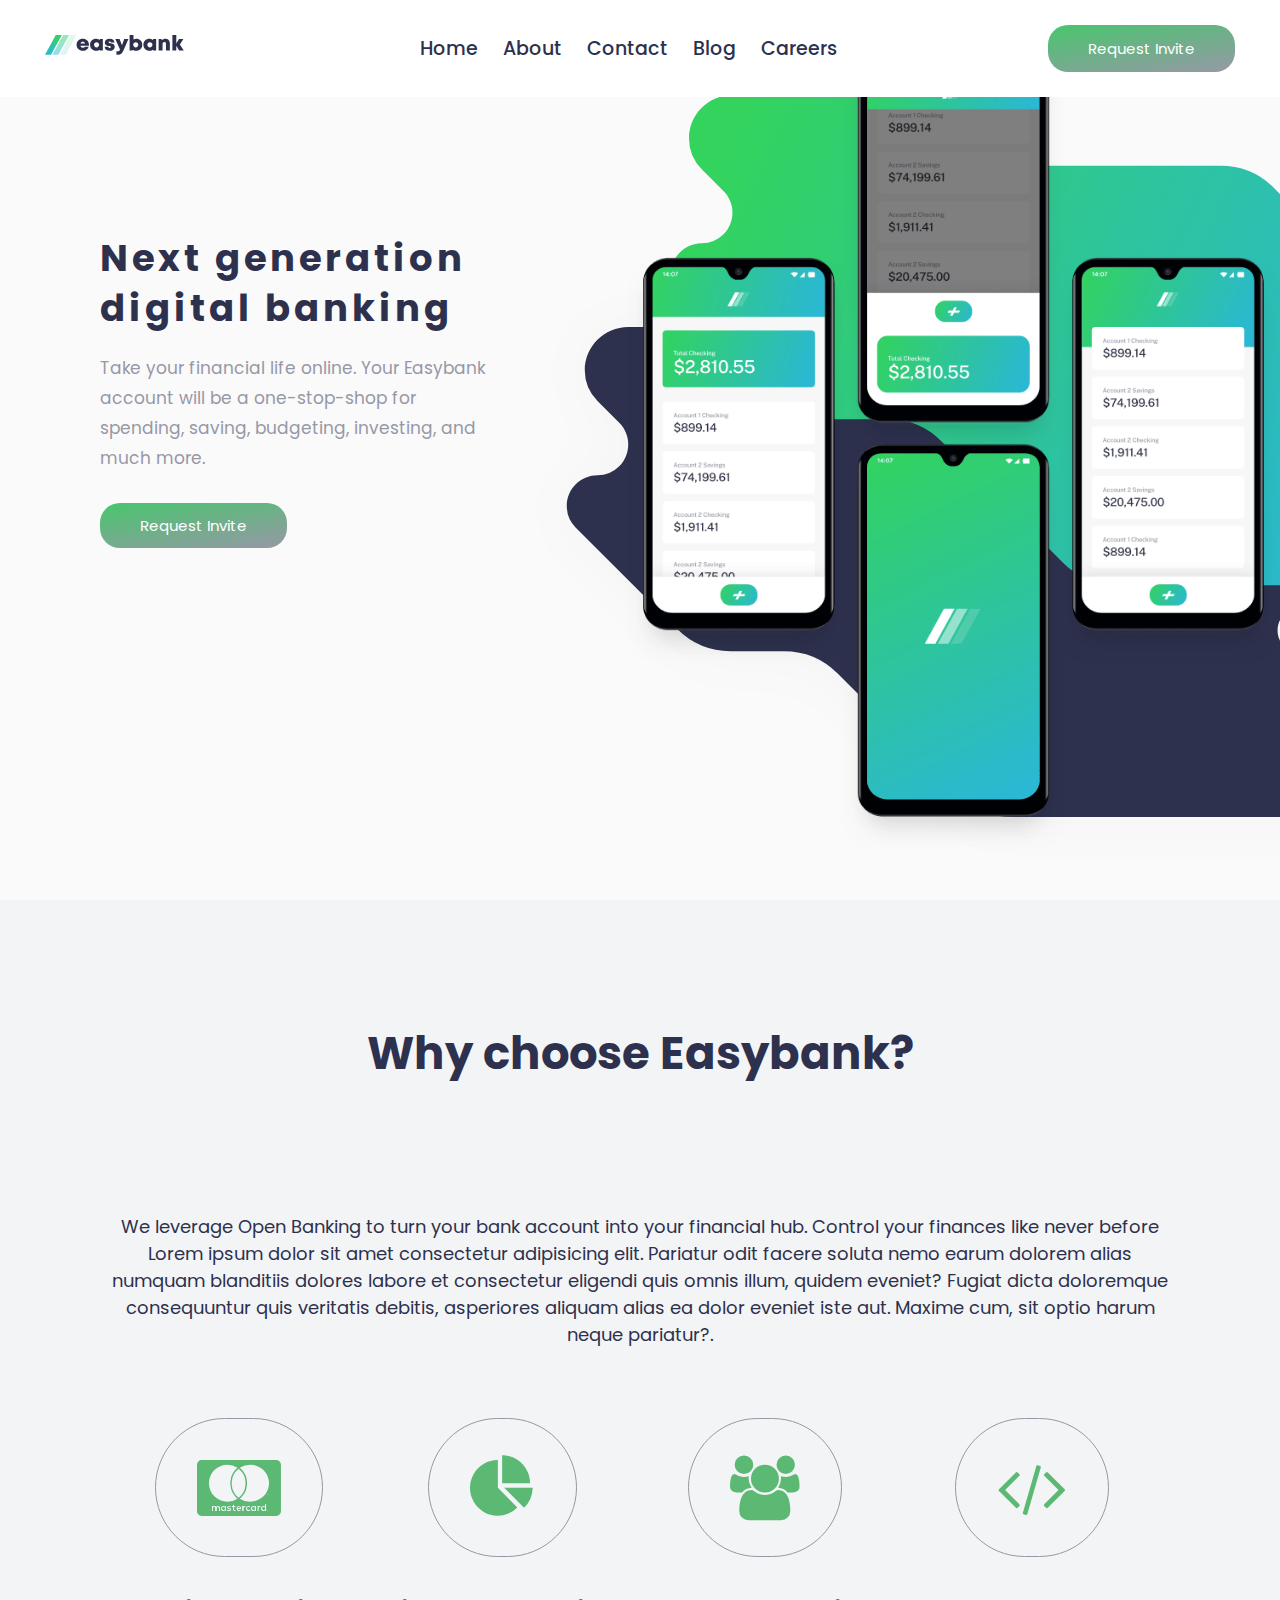
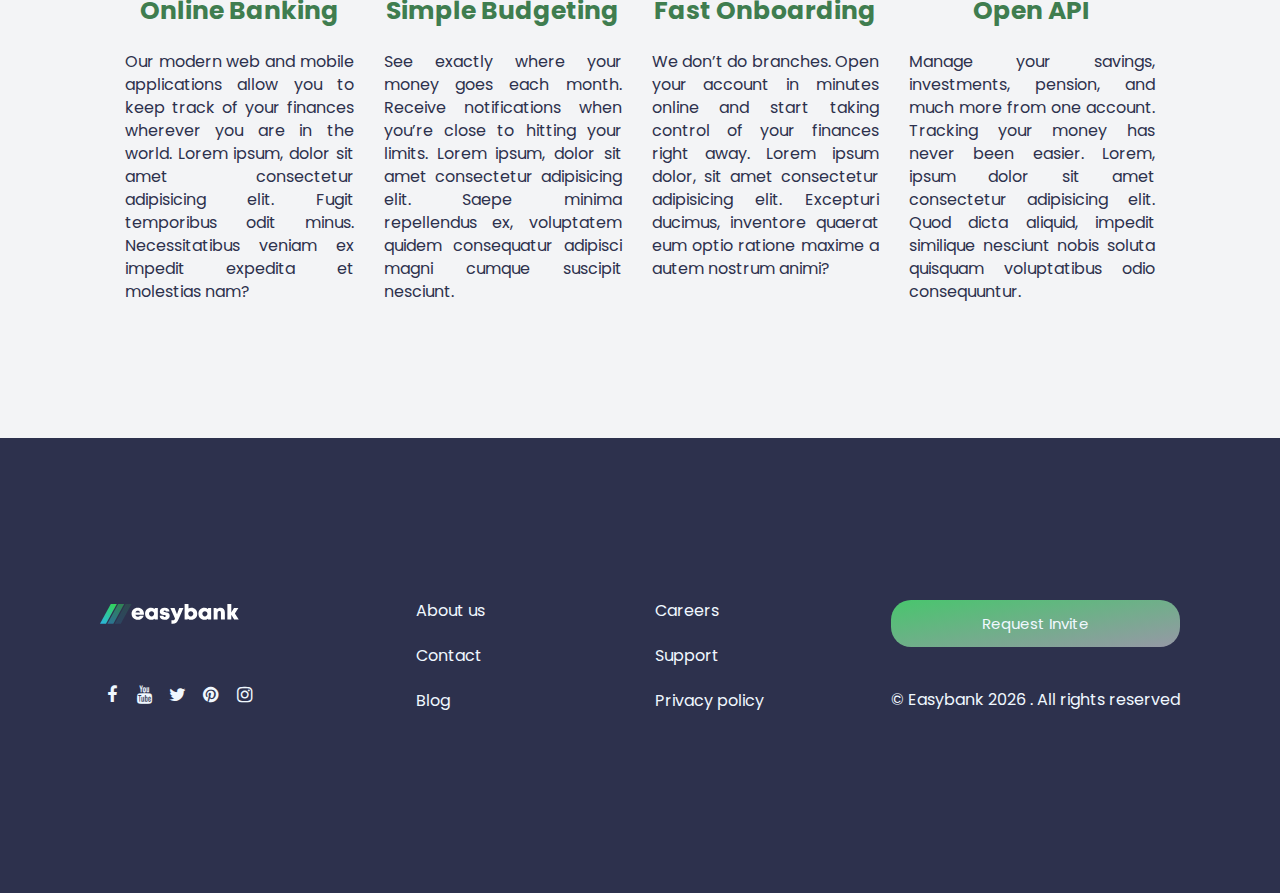
==== commit 6f681b63: "Adding tablet responsiveness18" ====
--- a/index.html
+++ b/index.html
@@ -114,6 +114,67 @@
     <!-- END OF FEATURES SECTION -->
     
 
+    <!-- FOOTER SECTION -->
+    <section id="footer">
+        <div class="footer">
+
+            <div class="left-footer">
+                <div class="brand left-footer-item">
+                    <a href="#hero"><img src="images/logo1.svg" alt="Easybank"></a>
+
+                    <div class="social-icons">
+
+                        <div class="social-item">
+                            <a href="#" target="_blank"><i class="fa fa-facebook fa-fw"></i></a>
+                        </div>
+                        <div class="social-item">
+                            <a href="#" target="_blank"><i class="fa fa-youtube fa-fw"></i></a>
+                        </div>
+                        <div class="social-item">
+                            <a href="#" target="_blank"><i class="fa fa-twitter fa-fw"></i></a>
+                        </div>
+                        <div class="social-item">
+                            <a href="#" target="_blank"><i class="fa fa-pinterest fa-fw"></i></a>
+                        </div>
+                        <div class="social-item">
+                            <a href="#" target="_blank"><i class="fa fa-instagram fa-fw"></i></a>
+                        </div>
+                    </div>
+                </div>
+
+                <div class="footer-items">
+                    <div class="site-menu left-footer-item">
+                        <ul class="footer-links">
+                            <li><a href="#">About us</a></li>
+                            <li><a href="#">Contact</a></li>
+                            <li><a href="#">Blog</a></li>
+                        </ul>
+                    </div>
+
+                    <div class="site-pages">
+                        <ul class="footer-links">
+                            <li><a href="#">Careers</a></li>
+                            <li><a href="#">Support</a></li>
+                            <li><a href="#">Privacy policy</a></li>
+                        </ul>
+                    </div>
+                </div>
+
+            </div>
+
+            <div class="right-footer">
+                <a href="#portfolio" class="btn cta" type="button">Request Invite</a>
+
+                <p class="copyright">&copy; Easybank <span>
+                        <script>document.write(new Date().getFullYear())</script>
+                    </span> . All rights reserved
+                </p>
+            </div>
+
+        </div>
+    </section>
+    <!-- END OF FOOTER SECTION -->
+
     </div>
 
     <!-- END OF MAIN CONTENT SECTION -->
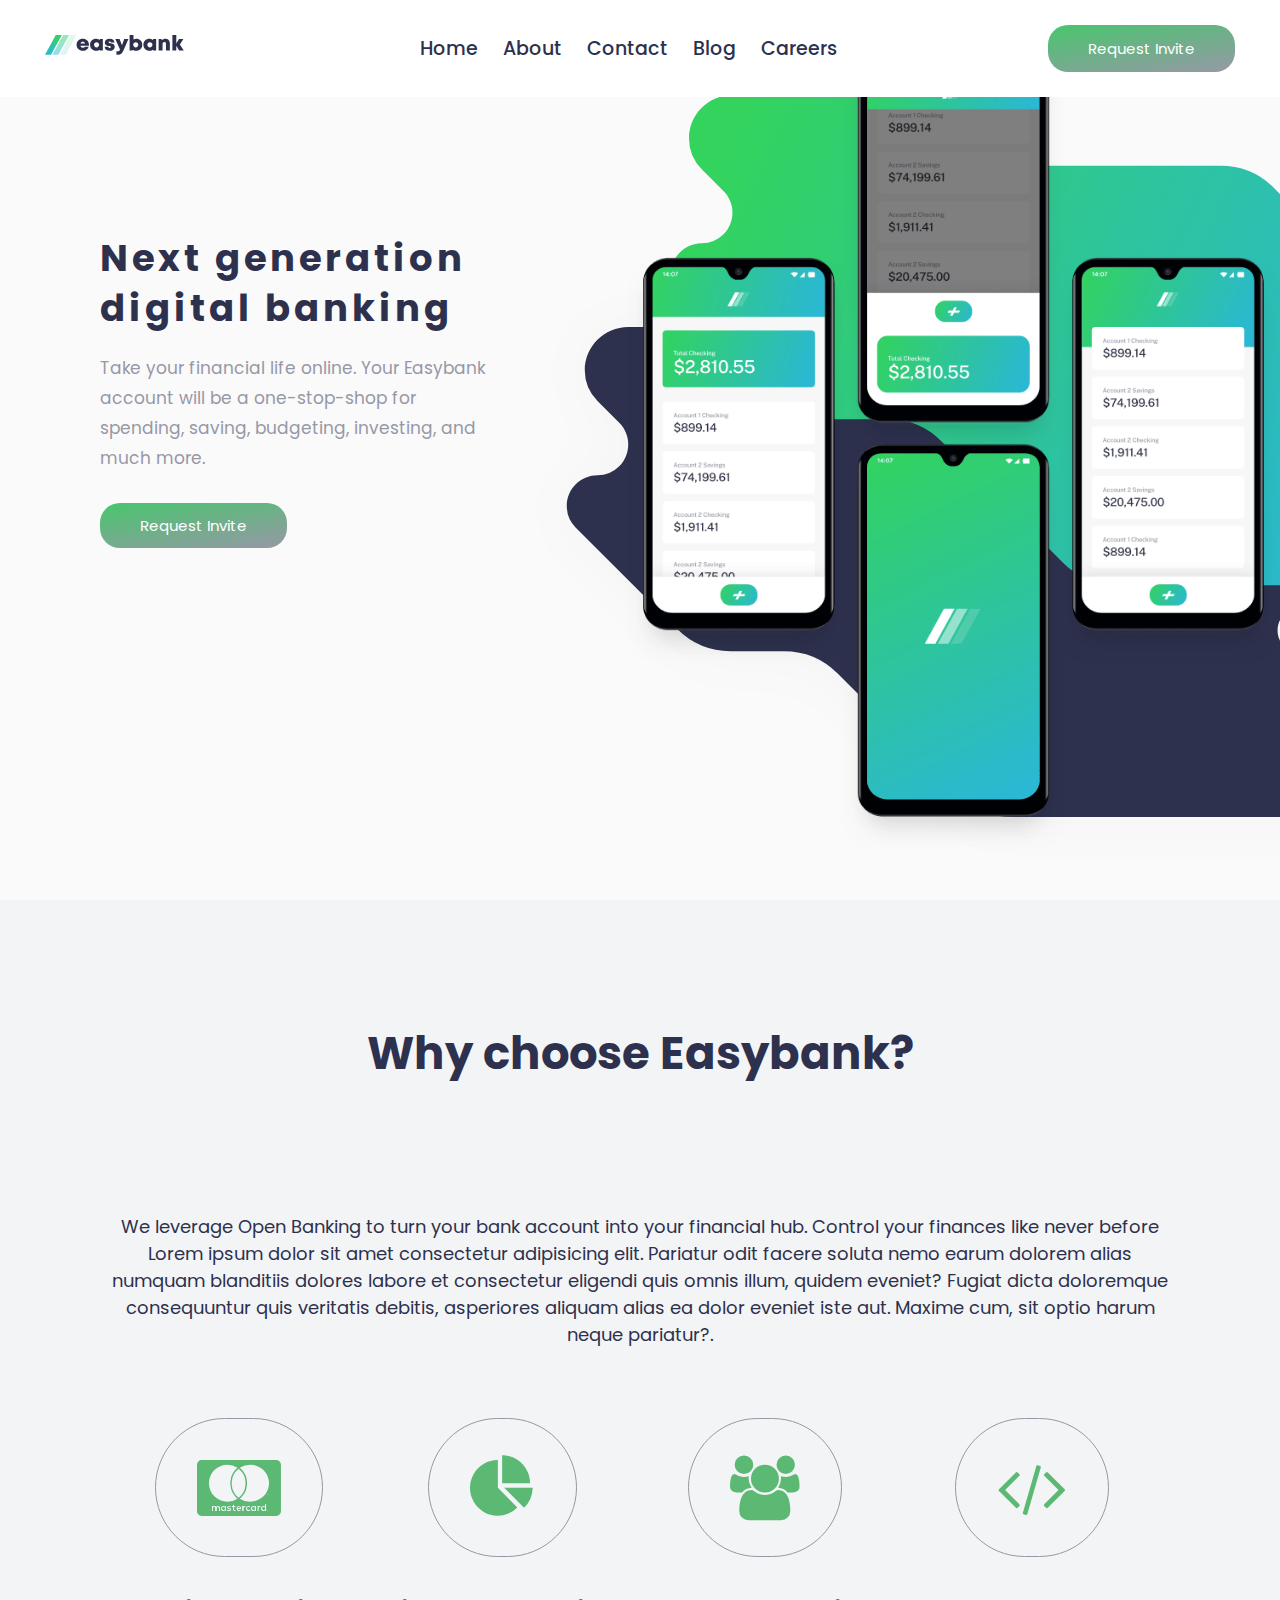
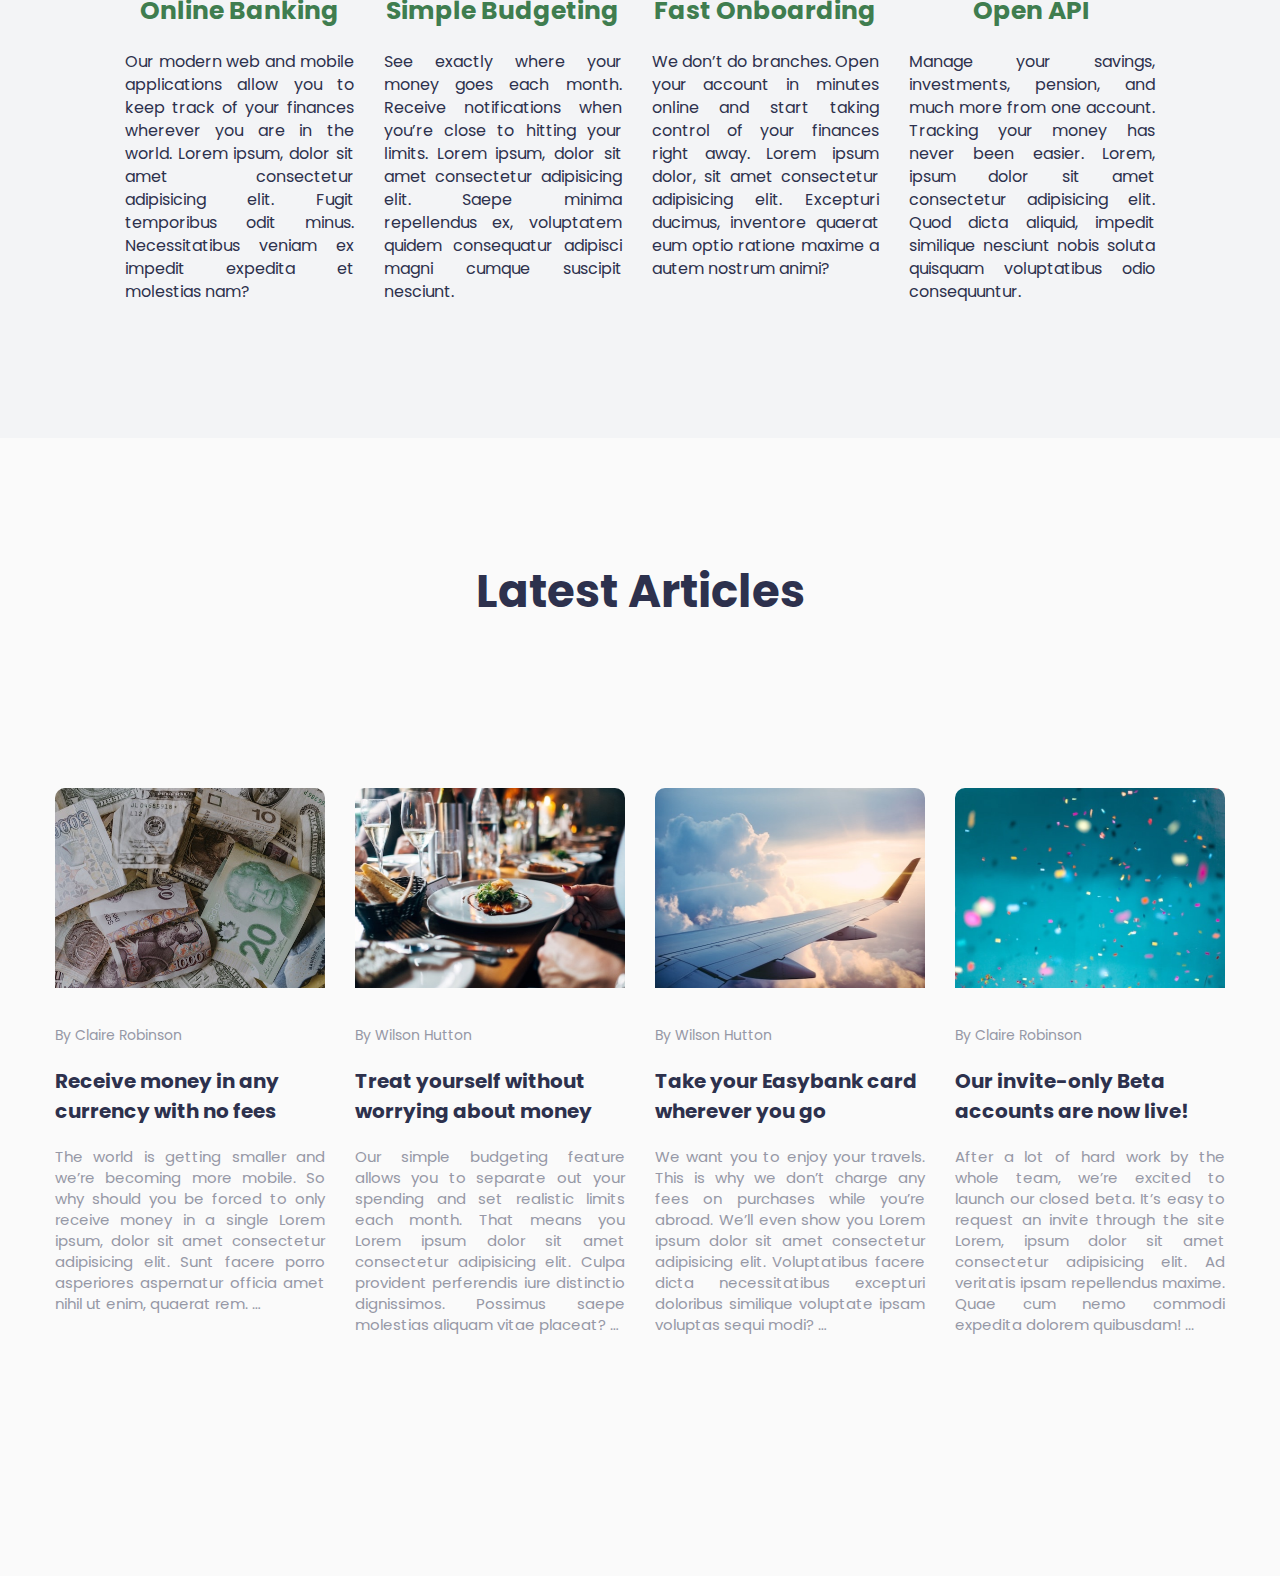
==== commit 84d885a5: "Adding tablet responsiveness19" ====
--- a/index.html
+++ b/index.html
@@ -112,68 +112,60 @@
             </div>
     </section>
     <!-- END OF FEATURES SECTION -->
-    
 
-    <!-- FOOTER SECTION -->
-    <section id="footer">
-        <div class="footer">
+    <!-- LATEST ARTICLES SECTION -->
+    <section id="articles">
+        <div class="articles-section">
+            <h1 class="articles-title">Latest Articles</h1>
+            <div class="container">
+                <!-- <div class="row feature-items"> -->
 
-            <div class="left-footer">
-                <div class="brand left-footer-item">
-                    <a href="#hero"><img src="images/logo1.svg" alt="Easybank"></a>
-
-                    <div class="social-icons">
-
-                        <div class="social-item">
-                            <a href="#" target="_blank"><i class="fa fa-facebook fa-fw"></i></a>
+                <div class="articles">
+                    <div class="first-group group">
+                        <div class="article">
+                            <img src="images/image-currency.jpg" height="200" width="270" alt="article1">
+                            <p class="author">By Claire Robinson</p>
+                            <h6>Receive money in any currency with no fees</h6>
+                            <p class="text-justify">The world is getting smaller and we’re becoming more mobile. So why
+                                should you be
+                                forced to only receive money in a single Lorem ipsum, dolor sit amet consectetur adipisicing elit. Sunt facere porro asperiores aspernatur officia amet nihil ut enim, quaerat rem. … </p>
                         </div>
-                        <div class="social-item">
-                            <a href="#" target="_blank"><i class="fa fa-youtube fa-fw"></i></a>
-                        </div>
-                        <div class="social-item">
-                            <a href="#" target="_blank"><i class="fa fa-twitter fa-fw"></i></a>
-                        </div>
-                        <div class="social-item">
-                            <a href="#" target="_blank"><i class="fa fa-pinterest fa-fw"></i></a>
-                        </div>
-                        <div class="social-item">
-                            <a href="#" target="_blank"><i class="fa fa-instagram fa-fw"></i></a>
+                        <div class="article">
+                            <img src="images/image-restaurant.jpg" height="200" width="270" alt="article2">
+                            <p class="author">By Wilson Hutton</p>
+                            <h6>Treat yourself without worrying about money</h6>
+                            <p class="text-justify">Our simple budgeting feature allows you to separate out your
+                                spending and set
+                                realistic limits each month. That means you Lorem ipsum dolor sit amet consectetur adipisicing elit. Culpa provident perferendis iure distinctio dignissimos. Possimus saepe molestias aliquam vitae placeat? … </p>
                         </div>
                     </div>
-                </div>
 
-                <div class="footer-items">
-                    <div class="site-menu left-footer-item">
-                        <ul class="footer-links">
-                            <li><a href="#">About us</a></li>
-                            <li><a href="#">Contact</a></li>
-                            <li><a href="#">Blog</a></li>
-                        </ul>
+                    <div class="second-group group">
+                        <div class="article">
+                            <img src="images/image-plane.jpg" height="200" width="270" alt="article3">
+                            <p class="author">By Wilson Hutton</p>
+                            <h6>Take your Easybank card wherever you go</h6>
+                            <p class="text-justify">We want you to enjoy your travels. This is why we don’t charge any
+                                fees on purchases
+                                while you’re abroad. We’ll even show you Lorem ipsum dolor sit amet consectetur adipisicing elit. Voluptatibus facere dicta necessitatibus excepturi doloribus similique voluptate ipsam voluptas sequi modi? …
+                            </p>
+                        </div>
+                        <div class="article">
+                            <img src="images/image-confetti.jpg" height="200" width="270" alt="article4">
+                            <p class="author">By Claire Robinson</p>
+                            <h6>Our invite-only Beta accounts are now live!</h6>
+                            <p class="text-justify">After a lot of hard work by the whole team, we’re excited to launch
+                                our closed beta.
+                                It’s easy to request an invite through the site Lorem, ipsum dolor sit amet consectetur adipisicing elit. Ad veritatis ipsam repellendus maxime. Quae cum nemo commodi expedita dolorem quibusdam! ...
+                            </p>
+                        </div>
                     </div>
 
-                    <div class="site-pages">
-                        <ul class="footer-links">
-                            <li><a href="#">Careers</a></li>
-                            <li><a href="#">Support</a></li>
-                            <li><a href="#">Privacy policy</a></li>
-                        </ul>
-                    </div>
                 </div>
-
+                <!-- </div> -->
             </div>
-
-            <div class="right-footer">
-                <a href="#portfolio" class="btn cta" type="button">Request Invite</a>
-
-                <p class="copyright">&copy; Easybank <span>
-                        <script>document.write(new Date().getFullYear())</script>
-                    </span> . All rights reserved
-                </p>
-            </div>
-
-        </div>
     </section>
-    <!-- END OF FOOTER SECTION -->
+    <!-- END OF LATEST ARTICLES SECTION -->
 
     </div>
 
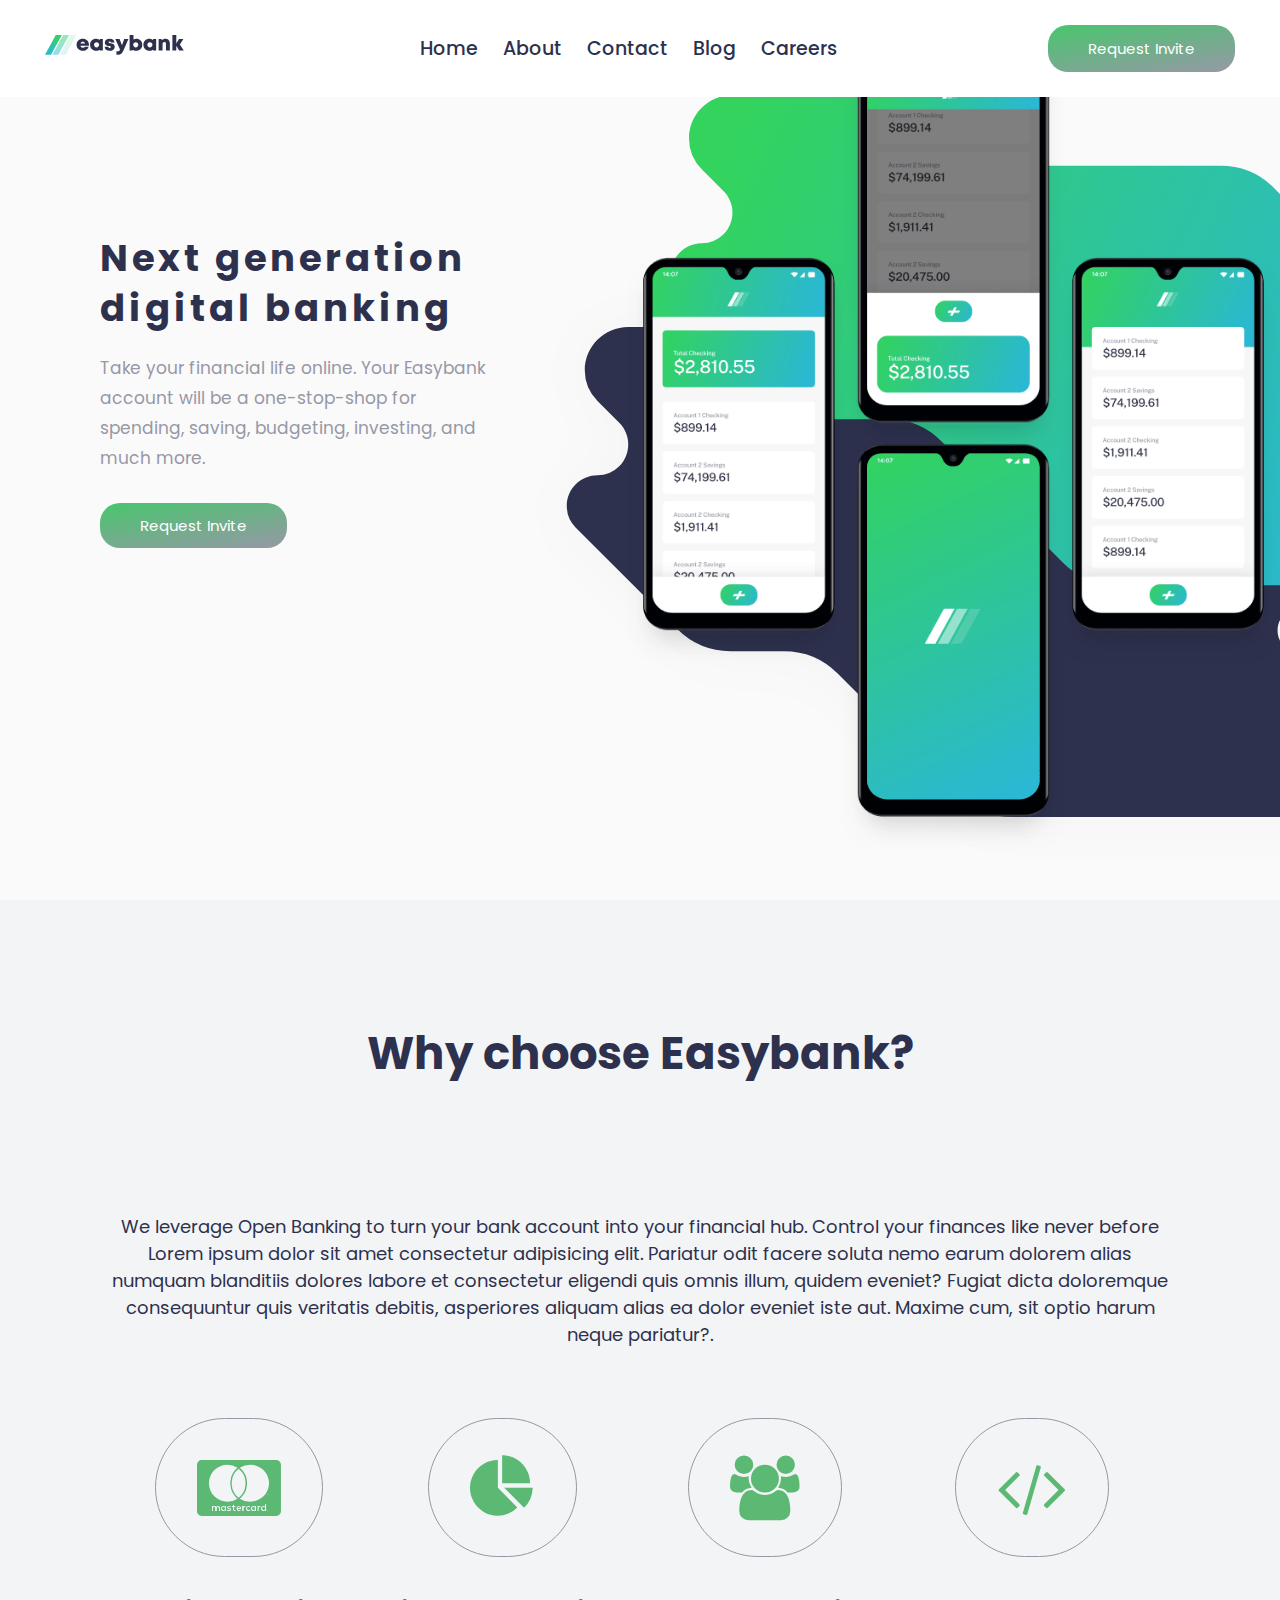
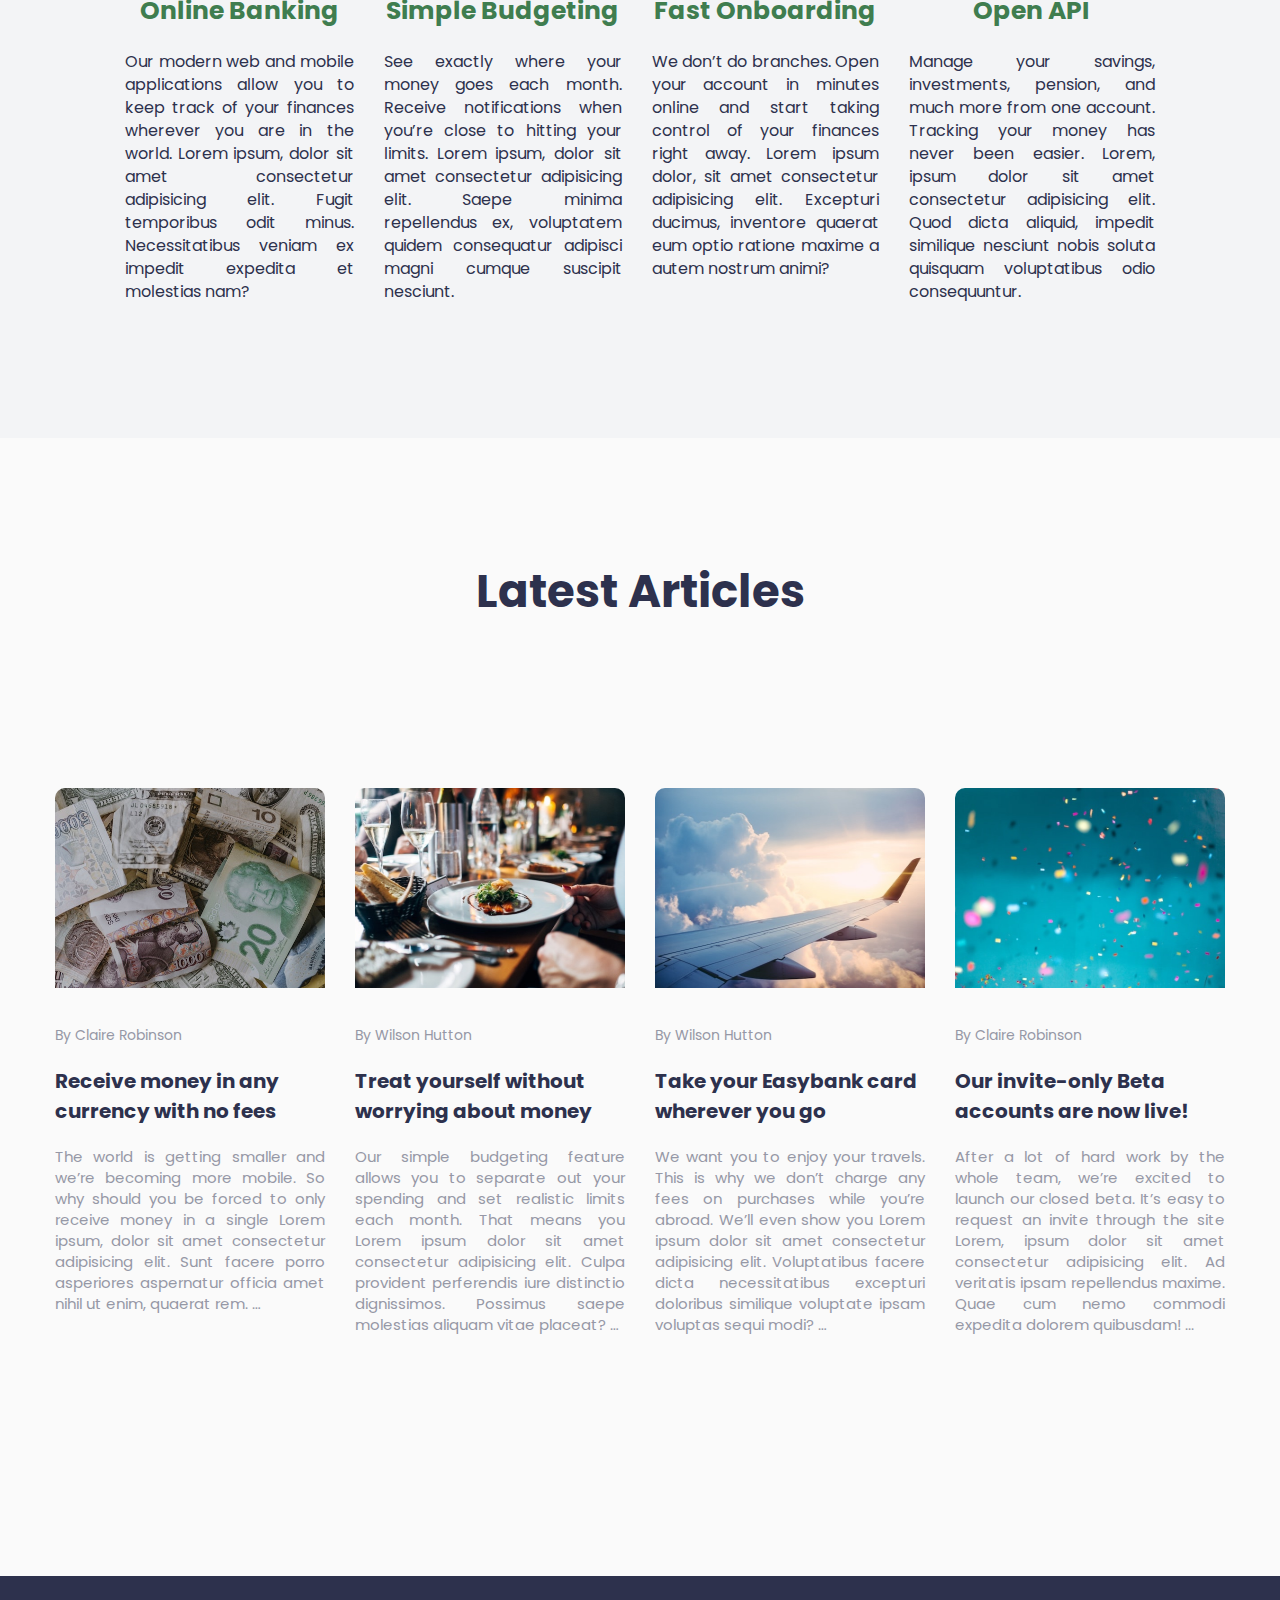
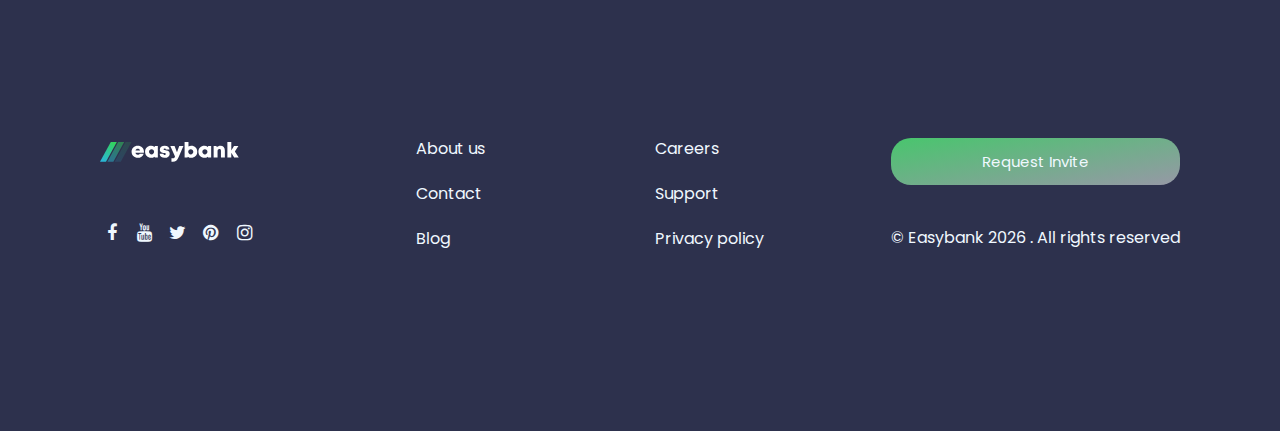
==== commit d65aee83: "Adding mobile responsiveness" ====
--- a/index.html
+++ b/index.html
@@ -167,6 +167,67 @@
     </section>
     <!-- END OF LATEST ARTICLES SECTION -->
 
+    <!-- FOOTER SECTION -->
+    <section id="footer">
+        <div class="footer">
+
+            <div class="left-footer">
+                <div class="brand left-footer-item">
+                    <a href="#hero"><img src="images/logo1.svg" alt="Easybank"></a>
+
+                    <div class="social-icons">
+
+                        <div class="social-item">
+                            <a href="#" target="_blank"><i class="fa fa-facebook fa-fw"></i></a>
+                        </div>
+                        <div class="social-item">
+                            <a href="#" target="_blank"><i class="fa fa-youtube fa-fw"></i></a>
+                        </div>
+                        <div class="social-item">
+                            <a href="#" target="_blank"><i class="fa fa-twitter fa-fw"></i></a>
+                        </div>
+                        <div class="social-item">
+                            <a href="#" target="_blank"><i class="fa fa-pinterest fa-fw"></i></a>
+                        </div>
+                        <div class="social-item">
+                            <a href="#" target="_blank"><i class="fa fa-instagram fa-fw"></i></a>
+                        </div>
+                    </div>
+                </div>
+
+                <div class="footer-items">
+                    <div class="site-menu left-footer-item">
+                        <ul class="footer-links">
+                            <li><a href="#">About us</a></li>
+                            <li><a href="#">Contact</a></li>
+                            <li><a href="#">Blog</a></li>
+                        </ul>
+                    </div>
+
+                    <div class="site-pages">
+                        <ul class="footer-links">
+                            <li><a href="#">Careers</a></li>
+                            <li><a href="#">Support</a></li>
+                            <li><a href="#">Privacy policy</a></li>
+                        </ul>
+                    </div>
+                </div>
+
+            </div>
+
+            <div class="right-footer">
+                <a href="#portfolio" class="btn cta" type="button">Request Invite</a>
+
+                <p class="copyright">&copy; Easybank <span>
+                        <script>document.write(new Date().getFullYear())</script>
+                    </span> . All rights reserved
+                </p>
+            </div>
+
+        </div>
+    </section>
+    <!-- END OF FOOTER SECTION -->
+
     </div>
 
     <!-- END OF MAIN CONTENT SECTION -->
--- a/css/main.css
+++ b/css/main.css
@@ -675,10 +675,19 @@
         background: red;
     } */
 
+    .footer {
+        /* padding: 140px 100px; */
+        padding: 140px 0px;
+    }
 
     .footer .left-footer {
         padding-left: 120px;
         justify-content: center;
+    }
+
+    .footer .left-footer .left-footer-item {
+        /* margin-right: 130px; */
+        margin-right: 120px;
     }
 
     .cta.nav-cta {
